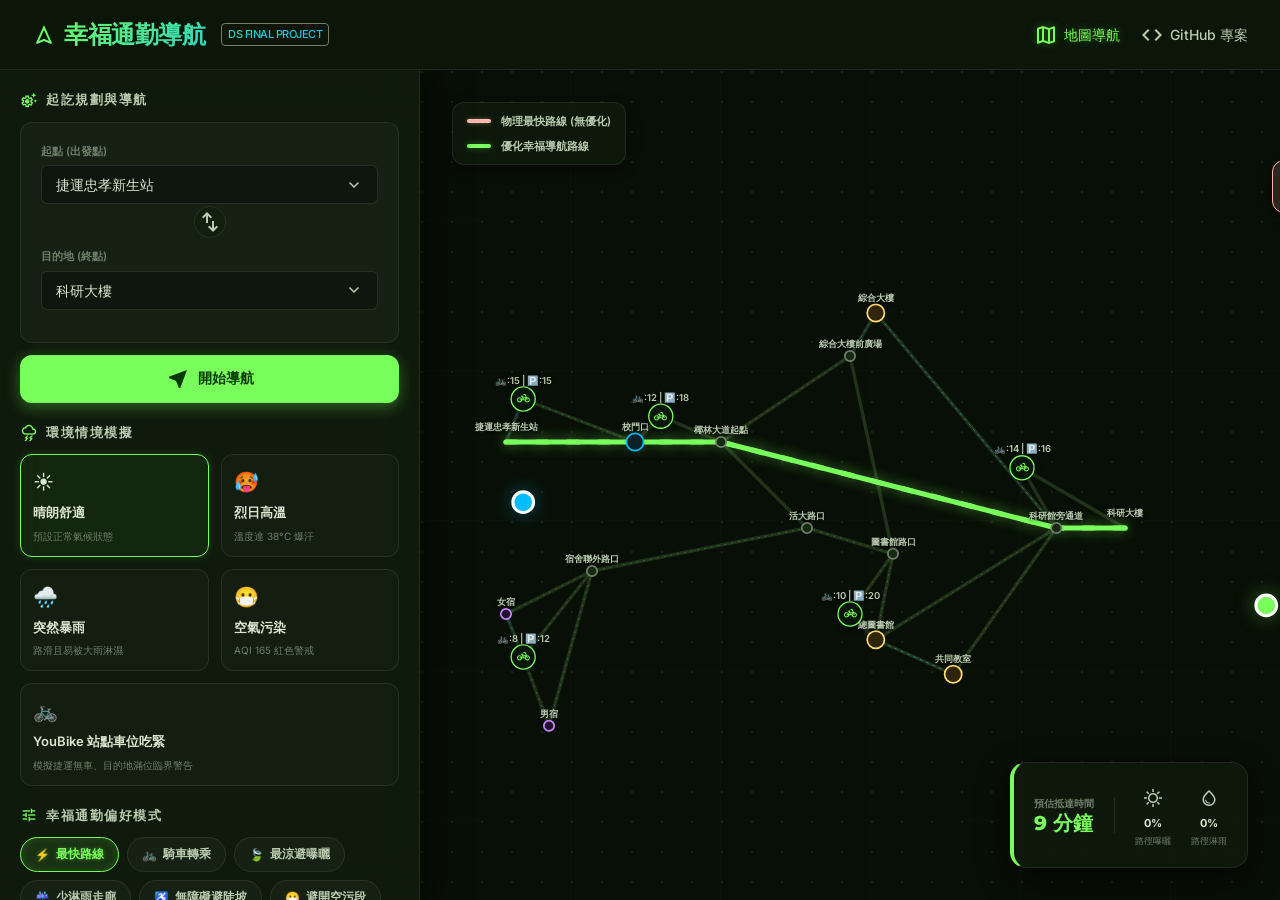
==== index.html @ 704c79e9 "feat: implement dynamic happy commute campus navigation prototype with Dijkstra and Hash Map" ====
<!DOCTYPE html>
<html lang="zh-TW">
<head>
  <meta charset="UTF-8">
  <meta name="viewport" content="width=device-width, initial-scale=1.0">
  <title>幸福通勤導航：校園動態路徑規劃系統</title>
  
  <!-- Material Symbols Outlined (用於圖標) -->
  <link href="https://fonts.googleapis.com/css2?family=Material+Symbols+Outlined:wght,FILL@100..700,0..1&display=swap" rel="stylesheet">
  
  <!-- 核心樣式表 -->
  <link rel="stylesheet" href="style.css">
</head>
<body>

  <!-- 頂部導覽列 -->
  <header class="header-bar">
    <div class="brand">
      <span class="material-symbols-outlined">navigation</span>
      幸福通勤導航
      <span class="brand-sub">DS Final Project</span>
    </div>
    <nav class="nav-actions">
      <a class="nav-item active">
        <span class="material-symbols-outlined">map</span>地圖導航
      </a>
      <a href="https://github.com/Long7816/Data-Structure-End-Report" target="_blank" class="nav-item">
        <span class="material-symbols-outlined">code</span>GitHub 專案
      </a>
    </nav>
  </header>

  <!-- 主內容區域 -->
  <div class="main-container">
    
    <!-- 左側控制面板 (Sidebar) -->
    <aside class="control-sidebar">
      <div class="sidebar-scrollable">
        
        <!-- 標題簡介 -->
        <div style="margin-bottom: var(--spacing-md);">
          <h2 class="section-title">
            <span class="material-symbols-outlined">settings_suggest</span>
            起訖規劃與導航
          </h2>
          
          <!-- 起點與終點選擇 -->
          <div class="glass-card" style="margin-bottom: var(--spacing-sm);">
            <div class="input-group">
              <label class="input-label" for="start-select">起點 (出發點)</label>
              <div class="select-wrapper">
                <select id="start-select" class="select-input">
                  <!-- JS 動態寫入 -->
                </select>
              </div>
            </div>
            
            <div class="swap-btn-container">
              <button id="swap-btn" class="swap-btn" title="切換起訖點">
                <span class="material-symbols-outlined">swap_vert</span>
              </button>
            </div>
            
            <div class="input-group" style="margin-bottom: 12px;">
              <label class="input-label" for="end-select">目的地 (終點)</label>
              <div class="select-wrapper">
                <select id="end-select" class="select-input">
                  <!-- JS 動態寫入 -->
                </select>
              </div>
            </div>
          </div>
          
          <!-- 開始導航 CTA -->
          <button id="navigate-btn" class="btn-primary">
            <span class="material-symbols-outlined" style="font-variation-settings: 'FILL' 1;">near_me</span>
            開始導航
          </button>
        </div>

        <!-- 天氣與環境模擬 -->
        <div style="margin-bottom: var(--spacing-md);">
          <h2 class="section-title">
            <span class="material-symbols-outlined">thunderstorm</span>
            環境情境模擬
          </h2>
          <div class="scenario-grid">
            <div class="scenario-card active" data-scenario="normal">
              <span class="scenario-emoji">☀️</span>
              <span class="scenario-name">晴朗舒適</span>
              <span class="scenario-desc">預設正常氣候狀態</span>
            </div>
            <div class="scenario-card" data-scenario="heat">
              <span class="scenario-emoji">🥵</span>
              <span class="scenario-name">烈日高溫</span>
              <span class="scenario-desc">溫度達 38°C 爆汗</span>
            </div>
            <div class="scenario-card" data-scenario="rain">
              <span class="scenario-emoji">🌧️</span>
              <span class="scenario-name">突然暴雨</span>
              <span class="scenario-desc">路滑且易被大雨淋濕</span>
            </div>
            <div class="scenario-card" data-scenario="pollution">
              <span class="scenario-emoji">😷</span>
              <span class="scenario-name">空氣污染</span>
              <span class="scenario-desc">AQI 165 紅色警戒</span>
            </div>
            <div class="scenario-card" style="grid-column: span 2;" data-scenario="youbike_clog">
              <span class="scenario-emoji">🚲</span>
              <span class="scenario-name">YouBike 站點車位吃緊</span>
              <span class="scenario-desc">模擬捷運無車、目的地滿位臨界警告</span>
            </div>
          </div>
        </div>

        <!-- 導航偏好模式 (Dijkstra Penalty Switcher) -->
        <div style="margin-bottom: var(--spacing-md);">
          <h2 class="section-title">
            <span class="material-symbols-outlined">tune</span>
            幸福通勤偏好模式
          </h2>
          <div class="mode-tabs">
            <button class="mode-tab active" data-mode="fastest">
              <span>⚡</span>最快路線
            </button>
            <button class="mode-tab" data-mode="bike">
              <span>🚲</span>騎車轉乘
            </button>
            <button class="mode-tab" data-mode="coolest">
              <span>🍃</span>最涼避曝曬
            </button>
            <button class="mode-tab" data-mode="dry">
              <span>☔</span>少淋雨走廊
            </button>
            <button class="mode-tab" data-mode="accessible">
              <span>♿</span>無障礙避陡坡
            </button>
            <button class="mode-tab" data-mode="pollution">
              <span>😷</span>避開空污段
            </button>
          </div>
        </div>

        <!-- 資料結構與演算法監控 -->
        <div>
          <h2 class="section-title">
            <span class="material-symbols-outlined">terminal</span>
            演算法與資料結構解說
          </h2>
          <div class="glass-card" style="border-left: 4px solid var(--secondary-color); margin-bottom: 0;">
            <div class="monitor-row">
              <span>Hash Map 狀態查詢</span>
              <span class="monitor-value">O(1)</span>
            </div>
            <div class="monitor-row">
              <span>Dijkstra 路權運算</span>
              <span class="monitor-value">O((V+E) log V)</span>
            </div>
            <div class="monitor-bar">
              <div class="monitor-bar-fill"></div>
            </div>
            
            <!-- 動態說明的容器 -->
            <div id="algorithm-desc-container" style="font-size: 11.5px; color: var(--text-secondary); margin-top: 14px; line-height: 1.6;">
              <!-- 由 JS 動態渲染 -->
            </div>
          </div>
        </div>

      </div>
    </aside>

    <!-- 右側地圖區域 (Map Visualization Canvas) -->
    <main class="map-canvas">
      <!-- 科技背景網線 -->
      <div class="map-grid"></div>
      
      <!-- 路線圖示說明 (Legend) -->
      <div class="route-legend">
        <div class="legend-item">
          <div class="legend-color-line original"></div>
          <span>物理最快路線 (無優化)</span>
        </div>
        <div class="legend-item">
          <div class="legend-color-line happy"></div>
          <span>優化幸福導航路線</span>
        </div>
      </div>

      <!-- SVG 地圖繪製畫布 -->
      <svg id="map-svg" class="map-svg" viewBox="0 0 1000 800" preserveAspectRatio="xMidYMid meet">
        <!-- 半透明多邊形環境遮罩層 -->
        <g id="overlays-group">
          <!-- 突然暴雨區 (Blue polygon) -->
          <polygon id="rain-overlay" class="overlay-polygon rain-overlay" points="400,150 780,180 720,620 480,480"></polygon>
          <!-- 烈日曝曬區 (Orange polygon) -->
          <polygon id="heat-overlay" class="overlay-polygon heat-overlay" points="150,300 480,280 580,520 250,500"></polygon>
        </g>

        <!-- 地圖環境區域標籤 -->
        <text id="rain-label" class="overlay-label" x="600" y="240" font-family="'Montserrat', sans-serif" font-weight="900" font-size="14" fill="#00bdfd">🌧️ 暴雨無遮蓋區</text>
        <text id="heat-label" class="overlay-label" x="300" y="380" font-family="'Montserrat', sans-serif" font-weight="900" font-size="14" fill="#ff8c00">☀️ 烈日曝曬區</text>

        <!-- 基礎道路線段層 -->
        <g id="edges-group"></g>

        <!-- 路線渲染層 (先渲染的在下，後在頂) -->
        <!-- 1. 原始最快路線 (紅虛線) -->
        <path id="route-original" class="path-original" d=""></path>
        
        <!-- 2. 幸福導航路線 (發光綠線) -->
        <path id="route-happy" class="path-happy" d=""></path>
        
        <!-- 3. 流光動畫點綴 (流動效果) -->
        <path id="route-flow" class="path-happy path-flow" d="" stroke="rgba(255,255,255,0.7)" stroke-width="2" opacity="0.8"></path>

        <!-- 地標節點層 -->
        <g id="nodes-group"></g>

        <!-- YouBike 站點專用標記層 -->
        <g id="youbike-group"></g>
      </svg>

      <!-- 地圖浮動統計數據卡 -->
      <div id="floating-card" class="map-floating-card">
        <div class="floating-stat-group">
          <span class="floating-stat-label">預估抵達時間</span>
          <span id="stat-time" class="floating-stat-value">-- 分鐘</span>
        </div>
        
        <div class="floating-divider"></div>
        
        <div class="floating-icon-stats">
          <!-- 高溫曝曬統計 -->
          <div id="stat-item-sun" class="icon-stat-item" data-type="sun">
            <span class="icon">sunny</span>
            <span class="icon-stat-text">0%</span>
            <span class="icon-stat-sub">路徑曝曬</span>
          </div>
          <!-- 下雨淋雨統計 -->
          <div id="stat-item-rain" class="icon-stat-item" data-type="rain">
            <span class="icon">water_drop</span>
            <span class="icon-stat-text">0%</span>
            <span class="icon-stat-sub">路徑淋雨</span>
          </div>
        </div>
      </div>

      <!-- 自訂 Toast 提示 (防呆用) -->
      <div id="alert-toast" class="alert-toast">
        <span class="icon">info</span>
        <span class="toast-text">提示訊息</span>
      </div>

    </main>

  </div>

  <!-- 載入 Graph 與 情境模擬 資料 (宣告為全域變數以供 script.js 存取) -->
  <script src="data/campusGraph.js"></script>
  <script src="data/disasterScenario.js"></script>
  
  <!-- 載入主逻辑腳本 -->
  <script src="script.js"></script>
</body>
</html>
---- style.css ----
/* ==========================================================================
   幸福通勤導航系統 - 核心樣式表 (Vanilla CSS)
   採用 Luminous Kinetic 科技感深色模式與磨砂玻璃質感 (Glassmorphism)
   ========================================================================== */

/* 匯入 Google Fonts */
@import url('https://fonts.googleapis.com/css2?family=Inter:wght@300;400;500;600;700&family=Montserrat:wght@400;600;800;900&family=Fira+Code:wght@400;500&display=swap');

/* 全域變數與設計系統 Token */
:root {
  /* 顏色 Token */
  --bg-color: #0c1609;              /* 深黑綠背景色 */
  --surface-color: #121e0e;         /* 面板背景底色 */
  --surface-glass: rgba(18, 30, 14, 0.65); /* 磨砂玻璃背景色 */
  --border-light: rgba(255, 255, 255, 0.08); /* 細白邊框 */
  
  --primary-color: #79ff5b;         /* 螢光綠 (最快/幸福路徑) */
  --primary-glow: rgba(121, 255, 91, 0.35);
  
  --secondary-color: #00bdfd;       /* 天藍色 (輔助路線/資訊) */
  --secondary-glow: rgba(0, 189, 253, 0.35);
  
  --accent-color: #ff8c00;          /* 亮橘色 (高溫/警示) */
  --accent-glow: rgba(255, 140, 0, 0.35);

  --error-color: #ffb4ab;           /* 淺紅粉色 (YouBike警告/打滑) */
  --error-glow: rgba(255, 180, 171, 0.4);
  
  --text-primary: #dae6d0;          /* 主文字 */
  --text-secondary: #baccb0;        /* 次文字 */
  --text-muted: #6f7f6a;            /* 隱藏/說明文字 */
  --text-dark: #053900;             /* 深色對比字 (用在螢光綠背景上) */

  /* 字型 */
  --font-headline: 'Montserrat', sans-serif;
  --font-body: 'Inter', sans-serif;
  --font-mono: 'Fira Code', monospace;

  /* 圓角 */
  --radius-sm: 6px;
  --radius-md: 12px;
  --radius-lg: 16px;
  --radius-full: 9999px;

  /* 間距 */
  --spacing-xs: 4px;
  --spacing-sm: 12px;
  --spacing-md: 20px;
  --spacing-lg: 32px;
}

/* 基礎重設 */
* {
  box-sizing: border-box;
  margin: 0;
  padding: 0;
}

body {
  background-color: var(--bg-color);
  color: var(--text-primary);
  font-family: var(--font-body);
  height: 100vh;
  width: 100vw;
  overflow: hidden;
  display: flex;
  flex-direction: column;
  line-height: 1.5;
}

/* 頂部導覽列 (簡報看板用) */
.header-bar {
  height: 70px;
  width: 100%;
  display: flex;
  justify-content: space-between;
  align-items: center;
  padding: 0 var(--spacing-lg);
  background: rgba(12, 22, 9, 0.85);
  backdrop-filter: blur(10px);
  -webkit-backdrop-filter: blur(10px);
  border-bottom: 1px solid var(--border-light);
  z-index: 50;
  position: relative;
}

.brand {
  font-family: var(--font-headline);
  font-size: 24px;
  font-weight: 900;
  letter-spacing: -0.5px;
  background: linear-gradient(135deg, var(--primary-color), var(--secondary-color));
  -webkit-background-clip: text;
  -webkit-text-fill-color: transparent;
  display: flex;
  align-items: center;
  gap: 8px;
}

.brand-sub {
  font-size: 11px;
  font-family: var(--font-body);
  font-weight: 500;
  color: var(--text-muted);
  border: 1px solid var(--text-muted);
  padding: 2px 6px;
  border-radius: 4px;
  text-transform: uppercase;
  margin-left: 8px;
}

.nav-actions {
  display: flex;
  gap: var(--spacing-md);
  align-items: center;
}

.nav-item {
  color: var(--text-secondary);
  cursor: pointer;
  transition: all 0.3s ease;
  font-size: 14px;
  font-weight: 500;
  text-decoration: none;
  display: flex;
  align-items: center;
  gap: 6px;
}

.nav-item:hover, .nav-item.active {
  color: var(--primary-color);
  text-shadow: 0 0 8px var(--primary-glow);
}

/* 主內容區域佈局 */
.main-container {
  flex: 1;
  display: flex;
  width: 100%;
  position: relative;
  overflow: hidden;
}

/* 左側控制面板 */
.control-sidebar {
  width: 420px;
  height: 100%;
  background: var(--surface-glass);
  backdrop-filter: blur(20px);
  -webkit-backdrop-filter: blur(20px);
  border-right: 1px solid var(--border-light);
  display: flex;
  flex-direction: column;
  z-index: 40;
  box-shadow: 10px 0 30px rgba(0, 0, 0, 0.5);
  transition: transform 0.3s ease;
}

.sidebar-scrollable {
  flex: 1;
  overflow-y: auto;
  padding: var(--spacing-md);
}

/* 隱藏滾動條 */
.sidebar-scrollable::-webkit-scrollbar {
  width: 4px;
}
.sidebar-scrollable::-webkit-scrollbar-thumb {
  background: rgba(255, 255, 255, 0.1);
  border-radius: 2px;
}

/* 卡片與容器樣式 */
.section-title {
  font-family: var(--font-headline);
  font-size: 13px;
  font-weight: 600;
  text-transform: uppercase;
  letter-spacing: 1.5px;
  color: var(--text-secondary);
  margin-bottom: var(--spacing-sm);
  display: flex;
  align-items: center;
  gap: 8px;
}

.section-title span {
  font-size: 18px;
  color: var(--primary-color);
}

.glass-card {
  background: rgba(255, 255, 255, 0.03);
  border: 1px solid var(--border-light);
  border-radius: var(--radius-md);
  padding: var(--spacing-md);
  margin-bottom: var(--spacing-lg);
  transition: all 0.3s cubic-bezier(0.4, 0, 0.2, 1);
}

.glass-card:focus-within {
  border-color: var(--primary-color);
  box-shadow: 0 0 15px rgba(121, 255, 91, 0.15);
}

/* 輸入框與下拉選單 */
.input-group {
  margin-bottom: var(--spacing-sm);
  position: relative;
}

.input-label {
  font-size: 11px;
  font-weight: 600;
  color: var(--text-muted);
  text-transform: uppercase;
  margin-bottom: 6px;
  display: block;
}

.select-wrapper {
  position: relative;
  display: flex;
  align-items: center;
}

.select-input {
  width: 100%;
  background: rgba(0, 0, 0, 0.3);
  border: 1px solid rgba(255, 255, 255, 0.1);
  border-radius: var(--radius-sm);
  color: var(--text-primary);
  font-family: var(--font-body);
  font-size: 14px;
  padding: 10px 14px;
  appearance: none;
  -webkit-appearance: none;
  cursor: pointer;
  outline: none;
  transition: all 0.3s ease;
}

.select-input:focus {
  border-color: var(--primary-color);
  box-shadow: 0 0 10px rgba(121, 255, 91, 0.1);
}

.select-wrapper::after {
  content: 'expand_more';
  font-family: 'Material Symbols Outlined';
  position: absolute;
  right: 14px;
  pointer-events: none;
  color: var(--text-secondary);
  font-size: 20px;
}

/* 交換按鈕 */
.swap-btn-container {
  display: flex;
  justify-content: center;
  margin: -10px 0 10px 0;
  position: relative;
  z-index: 10;
}

.swap-btn {
  background: var(--surface-color);
  border: 1px solid var(--border-light);
  border-radius: var(--radius-full);
  width: 32px;
  height: 32px;
  display: flex;
  align-items: center;
  justify-content: center;
  cursor: pointer;
  color: var(--text-secondary);
  transition: all 0.3s ease;
}

.swap-btn:hover {
  color: var(--primary-color);
  border-color: var(--primary-color);
  box-shadow: 0 0 8px var(--primary-glow);
}

/* 按鈕樣式 */
.btn-primary {
  width: 100%;
  background: var(--primary-color);
  color: var(--text-dark);
  font-family: var(--font-headline);
  font-size: 14px;
  font-weight: 800;
  padding: 12px;
  border: none;
  border-radius: var(--radius-md);
  cursor: pointer;
  display: flex;
  align-items: center;
  justify-content: center;
  gap: 8px;
  box-shadow: 0 4px 15px var(--primary-glow);
  transition: all 0.3s cubic-bezier(0.4, 0, 0.2, 1);
  outline: none;
}

.btn-primary:hover {
  background: #a2ff8d;
  box-shadow: 0 6px 20px rgba(121, 255, 91, 0.5);
  transform: translateY(-1px);
}

.btn-primary:active {
  transform: translateY(1px);
}

/* 情境選擇網格 */
.scenario-grid {
  display: grid;
  grid-template-cols: repeat(2, 1fr);
  gap: var(--spacing-sm);
}

.scenario-card {
  background: rgba(255, 255, 255, 0.02);
  border: 1px solid var(--border-light);
  border-radius: var(--radius-md);
  padding: var(--spacing-sm);
  cursor: pointer;
  transition: all 0.3s ease;
  display: flex;
  flex-direction: column;
  gap: 6px;
}

.scenario-card:hover {
  background: rgba(255, 255, 255, 0.05);
  border-color: var(--text-secondary);
}

.scenario-card.active {
  background: rgba(121, 255, 91, 0.05);
  border-color: var(--primary-color);
  box-shadow: 0 0 10px rgba(121, 255, 91, 0.15);
}

.scenario-card.active[data-scenario="rain"] {
  background: rgba(0, 189, 253, 0.05);
  border-color: var(--secondary-color);
  box-shadow: 0 0 10px rgba(0, 189, 253, 0.15);
}

.scenario-card.active[data-scenario="heat"] {
  background: rgba(255, 140, 0, 0.05);
  border-color: var(--accent-color);
  box-shadow: 0 0 10px rgba(255, 140, 0, 0.15);
}

.scenario-card.active[data-scenario="pollution"] {
  background: rgba(255, 180, 171, 0.05);
  border-color: var(--error-color);
  box-shadow: 0 0 10px rgba(255, 180, 171, 0.15);
}

.scenario-emoji {
  font-size: 20px;
}

.scenario-name {
  font-size: 13px;
  font-weight: 600;
  color: var(--text-primary);
}

.scenario-desc {
  font-size: 10px;
  color: var(--text-muted);
}

/* 偏好模式切換 (Tabs) */
.mode-tabs {
  display: flex;
  flex-wrap: wrap;
  gap: 8px;
}

.mode-tab {
  background: rgba(255, 255, 255, 0.03);
  border: 1px solid var(--border-light);
  border-radius: var(--radius-full);
  padding: 8px 14px;
  font-size: 12px;
  font-weight: 600;
  color: var(--text-secondary);
  cursor: pointer;
  display: flex;
  align-items: center;
  gap: 6px;
  transition: all 0.3s ease;
}

.mode-tab:hover {
  border-color: var(--text-primary);
  color: var(--text-primary);
}

.mode-tab.active {
  background: rgba(121, 255, 91, 0.1);
  border-color: var(--primary-color);
  color: var(--primary-color);
  box-shadow: inset 0 0 8px rgba(121, 255, 91, 0.15);
  text-shadow: 0 0 5px var(--primary-glow);
}

/* 演算法監控面板 */
.monitor-row {
  display: flex;
  justify-content: space-between;
  align-items: center;
  font-family: var(--font-mono);
  font-size: 11px;
  padding: 6px 0;
  border-bottom: 1px solid rgba(255, 255, 255, 0.03);
}

.monitor-row:last-child {
  border-bottom: none;
}

.monitor-value {
  color: var(--primary-color);
  font-weight: bold;
}

.monitor-bar {
  height: 3px;
  width: 100%;
  background: rgba(255, 255, 255, 0.05);
  border-radius: var(--radius-full);
  margin-top: 10px;
  overflow: hidden;
  position: relative;
}

.monitor-bar-fill {
  height: 100%;
  width: 75%;
  background: linear-gradient(90deg, var(--secondary-color), var(--primary-color));
  animation: bar-pulse 2s infinite ease-in-out;
}

@keyframes bar-pulse {
  0%, 100% { opacity: 0.8; }
  50% { opacity: 1; filter: brightness(1.2); }
}

/* 右側地圖區域 */
.map-canvas {
  flex: 1;
  height: 100%;
  position: relative;
  background-color: #080f06;
  display: flex;
  align-items: center;
  justify-content: center;
  overflow: hidden;
}

/* 網格網線背景 */
.map-grid {
  position: absolute;
  inset: 0;
  background-image: 
    radial-gradient(circle at 2px 2px, rgba(255, 255, 255, 0.08) 1.5px, transparent 0),
    linear-gradient(rgba(255, 255, 255, 0.01) 1px, transparent 1px),
    linear-gradient(90deg, rgba(255, 255, 255, 0.01) 1px, transparent 1px);
  background-size: 30px 30px, 150px 150px, 150px 150px;
  pointer-events: none;
}

/* SVG 地圖物件 */
.map-svg {
  width: 100%;
  height: 100%;
  max-width: 1000px;
  max-height: 800px;
  position: relative;
  z-index: 10;
}

/* 地圖實體：道路 */
.edge-line {
  stroke: #21321b;
  stroke-width: 4px;
  stroke-linecap: round;
  transition: all 0.3s ease;
}

.edge-line.active-segment {
  stroke: #2f4928;
}

/* 遮雨與遮蔭特徵點標記 (點綴用) */
.edge-roof-indicator {
  stroke: var(--secondary-color);
  stroke-width: 1px;
  stroke-dasharray: 4, 4;
  opacity: 0.4;
}

.edge-shade-indicator {
  stroke: var(--primary-color);
  stroke-width: 1px;
  stroke-dasharray: 2, 6;
  opacity: 0.3;
}

/* 原路徑 (紅/橘虛線) */
.path-original {
  stroke: var(--error-color);
  stroke-width: 4px;
  stroke-dasharray: 6, 8;
  fill: none;
  filter: drop-shadow(0 0 3px rgba(255, 180, 171, 0.3));
  transition: d 0.5s ease, opacity 0.3s ease;
}

/* 幸福優化路徑 (螢光綠發光實線) */
.path-happy {
  stroke: var(--primary-color);
  stroke-width: 6px;
  stroke-linecap: round;
  stroke-linejoin: round;
  fill: none;
  filter: drop-shadow(0 0 8px var(--primary-glow));
  transition: d 0.5s ease, opacity 0.3s ease;
}

/* 流光動畫 */
.path-flow {
  stroke-dasharray: 12, 24;
  animation: path-flow-anim 30s linear infinite;
}

@keyframes path-flow-anim {
  to {
    stroke-dashoffset: -1000;
  }
}

/* 節點 */
.node-group {
  cursor: pointer;
}

.node-circle {
  fill: #162911;
  stroke: var(--text-muted);
  stroke-width: 2px;
  transition: all 0.3s cubic-bezier(0.175, 0.885, 0.32, 1.275);
}

.node-group:hover .node-circle {
  transform: scale(1.3);
  stroke: var(--text-primary);
  fill: #223c1b;
}

/* 特殊節點樣式 */
.node-transit .node-circle {
  stroke: var(--secondary-color);
  fill: #0c202a;
}
.node-dorm .node-circle {
  stroke: #c887ff;
  fill: #211130;
}
.node-building .node-circle {
  stroke: #ffda73;
  fill: #2f250a;
}

/* 起終點動態高亮 */
.node-origin .node-circle {
  fill: var(--secondary-color) !important;
  stroke: #fff !important;
  stroke-width: 3px;
  filter: drop-shadow(0 0 10px var(--secondary-glow));
  transform: scale(1.2);
}

.node-destination .node-circle {
  fill: var(--primary-color) !important;
  stroke: #fff !important;
  stroke-width: 3px;
  filter: drop-shadow(0 0 10px var(--primary-glow));
  transform: scale(1.2);
}

/* 節點文字 */
.node-label {
  font-family: var(--font-body);
  font-size: 11px;
  font-weight: 600;
  fill: var(--text-secondary);
  text-anchor: middle;
  pointer-events: none;
  user-select: none;
  filter: drop-shadow(0 1px 2px rgba(0,0,0,0.8));
}

.node-group:hover .node-label {
  fill: #fff;
  font-size: 12px;
}

/* YouBike 站點標記 */
.youbike-marker {
  transition: all 0.3s ease;
}

.youbike-bg {
  fill: rgba(12, 22, 9, 0.9);
  stroke: var(--primary-color);
  stroke-width: 1.5px;
  filter: drop-shadow(0 2px 4px rgba(0,0,0,0.5));
}

.youbike-icon {
  font-family: 'Material Symbols Outlined';
  font-size: 15px;
  fill: var(--primary-color);
  text-anchor: middle;
  dominant-baseline: middle;
  user-select: none;
  pointer-events: none;
}

/* YouBike 警告狀態 */
.youbike-marker.warning .youbike-bg {
  stroke: var(--error-color);
  animation: youbike-pulse-red 2s infinite ease-in-out;
}

.youbike-marker.warning .youbike-icon {
  fill: var(--error-color);
}

@keyframes youbike-pulse-red {
  0%, 100% {
    filter: drop-shadow(0 0 2px var(--error-glow));
  }
  50% {
    filter: drop-shadow(0 0 12px rgba(255, 180, 171, 0.8));
    stroke-width: 2.5px;
  }
}

/* 天氣/環境影響區多邊形 overlay */
.overlay-polygon {
  opacity: 0;
  transition: opacity 0.6s ease;
  pointer-events: none;
}

.overlay-polygon.active {
  opacity: 1;
}

.rain-overlay {
  fill: rgba(0, 189, 253, 0.08);
  stroke: rgba(0, 189, 253, 0.25);
  stroke-width: 2px;
  stroke-dasharray: 4, 4;
}

.heat-overlay {
  fill: rgba(255, 140, 0, 0.08);
  stroke: rgba(255, 140, 0, 0.25);
  stroke-width: 2px;
}

.overlay-label {
  font-family: var(--font-headline);
  font-size: 12px;
  font-weight: 800;
  fill: var(--text-secondary);
  pointer-events: none;
  opacity: 0;
  transition: opacity 0.6s ease;
  filter: drop-shadow(0 1px 2px rgba(0,0,0,0.5));
}

.overlay-label.active {
  opacity: 0.6;
}

/* 地圖浮動統計數據卡 */
.map-floating-card {
  position: absolute;
  bottom: var(--spacing-lg);
  right: var(--spacing-lg);
  background: var(--surface-glass);
  backdrop-filter: blur(20px);
  -webkit-backdrop-filter: blur(20px);
  border: 1px solid var(--border-light);
  border-radius: var(--radius-lg);
  padding: var(--spacing-md);
  box-shadow: 0 10px 30px rgba(0,0,0,0.5);
  display: flex;
  align-items: center;
  gap: var(--spacing-md);
  z-index: 30;
  border-left: 4px solid var(--primary-color);
  animation: card-slide-in 0.5s cubic-bezier(0.175, 0.885, 0.32, 1.275);
}

@keyframes card-slide-in {
  from {
    transform: translateY(20px);
    opacity: 0;
  }
  to {
    transform: translateY(0);
    opacity: 1;
  }
}

.floating-stat-group {
  display: flex;
  flex-direction: column;
}

.floating-stat-label {
  font-size: 10px;
  color: var(--text-muted);
  text-transform: uppercase;
  font-weight: 600;
}

.floating-stat-value {
  font-family: var(--font-headline);
  font-size: 20px;
  font-weight: 800;
  color: var(--primary-color);
  line-height: 1.2;
}

.floating-divider {
  width: 1px;
  height: 35px;
  background: rgba(255, 255, 255, 0.1);
}

.floating-icon-stats {
  display: flex;
  gap: var(--spacing-md);
}

.icon-stat-item {
  display: flex;
  flex-direction: column;
  align-items: center;
  gap: 2px;
}

.icon-stat-item span.icon {
  font-family: 'Material Symbols Outlined';
  font-size: 20px;
  color: var(--text-secondary);
}

.icon-stat-item.active[data-type="sun"] span.icon {
  color: var(--accent-color);
  text-shadow: 0 0 5px var(--accent-glow);
}

.icon-stat-item.active[data-type="rain"] span.icon {
  color: var(--secondary-color);
  text-shadow: 0 0 5px var(--secondary-glow);
}

.icon-stat-text {
  font-size: 11px;
  font-weight: 700;
  color: var(--text-primary);
}

.icon-stat-sub {
  font-size: 9px;
  color: var(--text-muted);
}

/* 自訂彈出式防呆提示 */
.alert-toast {
  position: absolute;
  top: 90px;
  right: var(--spacing-lg);
  background: rgba(255, 180, 171, 0.15);
  border: 1px solid var(--error-color);
  color: var(--error-color);
  backdrop-filter: blur(10px);
  padding: var(--spacing-sm) var(--spacing-md);
  border-radius: var(--radius-md);
  font-size: 13px;
  font-weight: 600;
  display: flex;
  align-items: center;
  gap: 8px;
  z-index: 100;
  box-shadow: 0 5px 15px rgba(0,0,0,0.3);
  transform: translateX(120%);
  transition: transform 0.4s cubic-bezier(0.175, 0.885, 0.32, 1.275);
}

.alert-toast.show {
  transform: translateX(0);
}

.alert-toast span.icon {
  font-family: 'Material Symbols Outlined';
  font-size: 18px;
}

/* 簡報專屬：原始最快 vs 優化路線顏色標籤指示 */
.route-legend {
  position: absolute;
  top: var(--spacing-lg);
  left: var(--spacing-lg);
  background: var(--surface-glass);
  backdrop-filter: blur(10px);
  border: 1px solid var(--border-light);
  border-radius: var(--radius-md);
  padding: 10px 14px;
  z-index: 30;
  display: flex;
  flex-direction: column;
  gap: 8px;
  box-shadow: 0 4px 15px rgba(0,0,0,0.3);
}

.legend-item {
  display: flex;
  align-items: center;
  gap: 10px;
  font-size: 11px;
  font-weight: 600;
  color: var(--text-secondary);
}

.legend-color-line {
  width: 24px;
  height: 4px;
  border-radius: var(--radius-full);
}

.legend-color-line.original {
  background: var(--error-color);
  box-shadow: 0 0 4px var(--error-glow);
  border: 1px dashed rgba(255,255,255,0.2);
}

.legend-color-line.happy {
  background: var(--primary-color);
  box-shadow: 0 0 6px var(--primary-glow);
}
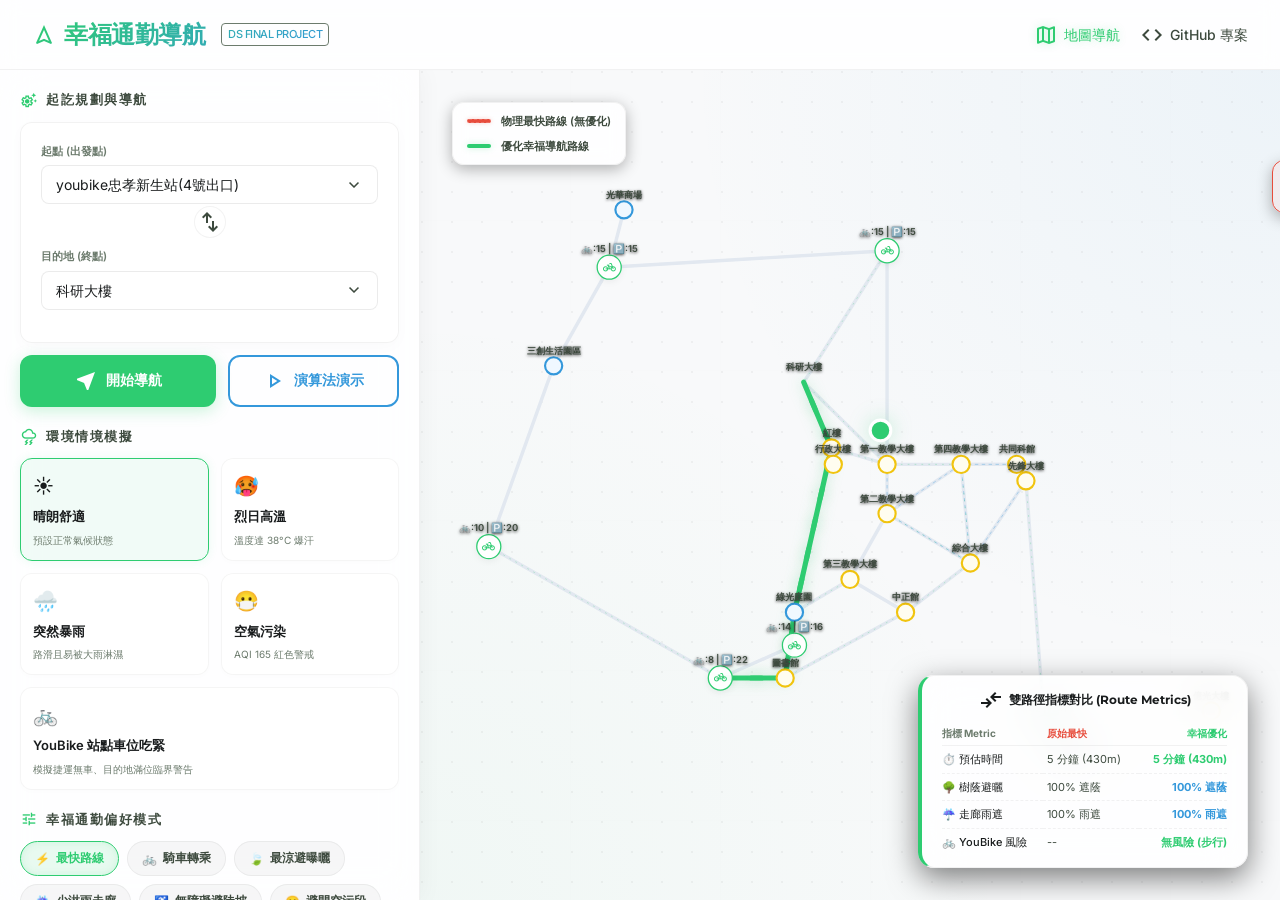
==== commit 01dffe85: "Redesign: Light Mode theme, dynamic weather gradients, step-run pathfinding visualizer, and route me" ====
--- a/index.html
+++ b/index.html
@@ -71,11 +71,17 @@
             </div>
           </div>
           
-          <!-- 開始導航 CTA -->
-          <button id="navigate-btn" class="btn-primary">
-            <span class="material-symbols-outlined" style="font-variation-settings: 'FILL' 1;">near_me</span>
-            開始導航
-          </button>
+          <!-- 開始導航 & 演算法演示 CTA -->
+          <div style="display: flex; gap: var(--spacing-sm); margin-top: 10px;">
+            <button id="navigate-btn" class="btn-primary" style="flex: 1.2;">
+              <span class="material-symbols-outlined" style="font-variation-settings: 'FILL' 1;">near_me</span>
+              開始導航
+            </button>
+            <button id="algo-demo-btn" class="btn-primary" style="flex: 1; background: transparent; border: 2px solid var(--secondary-color); color: var(--secondary-color); box-shadow: none;">
+              <span class="material-symbols-outlined">play_arrow</span>
+              演算法演示
+            </button>
+          </div>
         </div>
 
         <!-- 天氣與環境模擬 -->
@@ -147,17 +153,28 @@
             <span class="material-symbols-outlined">terminal</span>
             演算法與資料結構解說
           </h2>
-          <div class="glass-card" style="border-left: 4px solid var(--secondary-color); margin-bottom: 0;">
+          <div class="glass-card" style="border-left: 4px solid var(--primary-color); margin-bottom: 0; padding: var(--spacing-sm);">
             <div class="monitor-row">
               <span>Hash Map 狀態查詢</span>
               <span class="monitor-value">O(1)</span>
             </div>
             <div class="monitor-row">
-              <span>Dijkstra 路權運算</span>
+              <span>Dijkstra / A* 尋路</span>
               <span class="monitor-value">O((V+E) log V)</span>
             </div>
-            <div class="monitor-bar">
-              <div class="monitor-bar-fill"></div>
+
+            <!-- Min-Heap Priority Queue Inspector -->
+            <div style="margin-top: 10px;">
+              <span class="input-label" style="margin-bottom: 4px;">Min-Heap 優先佇列狀態</span>
+              <div id="min-heap-inspector" style="background: rgba(0,0,0,0.03); border: 1px solid rgba(0,0,0,0.05); border-radius: var(--radius-sm); padding: 8px; font-family: var(--font-mono); font-size: 11px; max-height: 80px; overflow-y: auto; color: var(--purple-color); line-height: 1.4;">
+                Queue = []
+              </div>
+            </div>
+
+            <!-- Hash Map Live Inspector -->
+            <div style="margin-top: 10px;">
+              <span class="input-label" style="margin-bottom: 4px;">Hash Map Live Inspector (Hover)</span>
+              <pre id="hash-map-inspector" style="background: #1e1e1e; color: #a9ff9b; border-radius: var(--radius-sm); padding: 8px; font-family: var(--font-mono); font-size: 10.5px; overflow-x: auto; margin: 0; max-height: 100px; overflow-y: auto; white-space: pre-wrap; word-break: break-all;">Hover over node/edge to inspect...</pre>
             </div>
             
             <!-- 動態說明的容器 -->
@@ -221,29 +238,44 @@
         <g id="youbike-group"></g>
       </svg>
 
-      <!-- 地圖浮動統計數據卡 -->
-      <div id="floating-card" class="map-floating-card">
-        <div class="floating-stat-group">
-          <span class="floating-stat-label">預估抵達時間</span>
-          <span id="stat-time" class="floating-stat-value">-- 分鐘</span>
-        </div>
-        
-        <div class="floating-divider"></div>
-        
-        <div class="floating-icon-stats">
-          <!-- 高溫曝曬統計 -->
-          <div id="stat-item-sun" class="icon-stat-item" data-type="sun">
-            <span class="icon">sunny</span>
-            <span class="icon-stat-text">0%</span>
-            <span class="icon-stat-sub">路徑曝曬</span>
-          </div>
-          <!-- 下雨淋雨統計 -->
-          <div id="stat-item-rain" class="icon-stat-item" data-type="rain">
-            <span class="icon">water_drop</span>
-            <span class="icon-stat-text">0%</span>
-            <span class="icon-stat-sub">路徑淋雨</span>
-          </div>
-        </div>
+      <!-- 雙路徑指標對比面板 (Dual-Path Metrics Comparison Panel) -->
+      <div id="comparison-card" class="map-floating-card" style="display: flex; flex-direction: column; gap: 8px; width: 330px; border-left: 4px solid var(--primary-color); padding: var(--spacing-sm) var(--spacing-md);">
+        <h4 style="font-family: var(--font-headline); font-size: 12px; font-weight: 700; color: var(--text-primary); margin-bottom: 2px; display: flex; align-items: center; gap: 6px;">
+          <span class="material-symbols-outlined text-[16px]">compare_arrows</span>
+          雙路徑指標對比 (Route Metrics)
+        </h4>
+        
+        <table style="width: 100%; border-collapse: collapse; font-size: 11px; text-align: left;">
+          <thead>
+            <tr style="border-bottom: 1px solid var(--border-light); color: var(--text-muted); font-size: 10px;">
+              <th style="padding: 4px 0;">指標 Metric</th>
+              <th style="padding: 4px 4px; color: var(--error-color);">原始最快</th>
+              <th style="padding: 4px 0; color: var(--primary-color); text-align: right;">幸福優化</th>
+            </tr>
+          </thead>
+          <tbody>
+            <tr style="border-bottom: 1px dashed var(--border-light);">
+              <td style="padding: 5px 0; font-weight: 500;">⏱️ 預估時間</td>
+              <td id="comp-orig-time" style="padding: 5px 4px; color: var(--text-secondary);">-- 分鐘</td>
+              <td id="comp-happy-time" style="padding: 5px 0; font-weight: bold; color: var(--primary-color); text-align: right;">-- 分鐘</td>
+            </tr>
+            <tr style="border-bottom: 1px dashed var(--border-light);">
+              <td style="padding: 5px 0; font-weight: 500;">🌳 樹蔭避曬</td>
+              <td id="comp-orig-sun" style="padding: 5px 4px; color: var(--text-secondary);">--</td>
+              <td id="comp-happy-sun" style="padding: 5px 0; font-weight: bold; color: var(--secondary-color); text-align: right;">--</td>
+            </tr>
+            <tr style="border-bottom: 1px dashed var(--border-light);">
+              <td style="padding: 5px 0; font-weight: 500;">☔ 走廊雨遮</td>
+              <td id="comp-orig-rain" style="padding: 5px 4px; color: var(--text-secondary);">--</td>
+              <td id="comp-happy-rain" style="padding: 5px 0; font-weight: bold; color: var(--secondary-color); text-align: right;">--</td>
+            </tr>
+            <tr>
+              <td style="padding: 5px 0; font-weight: 500;">🚲 YouBike 風險</td>
+              <td id="comp-orig-bike" style="padding: 5px 4px; color: var(--text-secondary);">--</td>
+              <td id="comp-happy-bike" style="padding: 5px 0; font-weight: bold; color: var(--primary-color); text-align: right;">--</td>
+            </tr>
+          </tbody>
+        </table>
       </div>
 
       <!-- 自訂 Toast 提示 (防呆用) -->
--- a/style.css
+++ b/style.css
@@ -9,27 +9,30 @@
 /* 全域變數與設計系統 Token */
 :root {
   /* 顏色 Token */
-  --bg-color: #0c1609;              /* 深黑綠背景色 */
-  --surface-color: #121e0e;         /* 面板背景底色 */
-  --surface-glass: rgba(18, 30, 14, 0.65); /* 磨砂玻璃背景色 */
-  --border-light: rgba(255, 255, 255, 0.08); /* 細白邊框 */
+  --bg-color: #f8f9fa;              /* 淺灰白色背景 */
+  --surface-color: #ffffff;         /* 面板背景底色 */
+  --surface-glass: rgba(255, 255, 255, 0.85); /* 磨砂玻璃背景色 */
+  --border-light: rgba(0, 0, 0, 0.05); /* 細灰邊框 */
   
-  --primary-color: #79ff5b;         /* 螢光綠 (最快/幸福路徑) */
-  --primary-glow: rgba(121, 255, 91, 0.35);
+  --primary-color: #2ecc71;         /* 螢光綠 (最快/幸福路徑) */
+  --primary-glow: rgba(46, 204, 113, 0.25);
   
-  --secondary-color: #00bdfd;       /* 天藍色 (輔助路線/資訊) */
-  --secondary-glow: rgba(0, 189, 253, 0.35);
+  --secondary-color: #3498db;       /* 天藍色 (輔助路線/資訊) */
+  --secondary-glow: rgba(52, 152, 219, 0.25);
   
-  --accent-color: #ff8c00;          /* 亮橘色 (高溫/警示) */
-  --accent-glow: rgba(255, 140, 0, 0.35);
-
-  --error-color: #ffb4ab;           /* 淺紅粉色 (YouBike警告/打滑) */
-  --error-glow: rgba(255, 180, 171, 0.4);
+  --accent-color: #f1c40f;          /* 亮橘色 (高溫/警示) */
+  --accent-glow: rgba(241, 196, 15, 0.25);
+
+  --error-color: #e74c3c;           /* 亮紅色 (重罰/危險) */
+  --error-glow: rgba(231, 76, 60, 0.25);
+
+  --purple-color: #9b59b6;          /* 紫色 (優先佇列/搜尋狀態) */
+  --purple-glow: rgba(155, 89, 182, 0.25);
   
-  --text-primary: #dae6d0;          /* 主文字 */
-  --text-secondary: #baccb0;        /* 次文字 */
-  --text-muted: #6f7f6a;            /* 隱藏/說明文字 */
-  --text-dark: #053900;             /* 深色對比字 (用在螢光綠背景上) */
+  --text-primary: #191c1d;          /* 主文字 */
+  --text-secondary: #3d4a3e;        /* 次文字 */
+  --text-muted: #6c7b6d;            /* 隱藏/說明文字 */
+  --text-dark: #ffffff;             /* 對比字 (用在綠色背景上) */
 
   /* 字型 */
   --font-headline: 'Montserrat', sans-serif;
@@ -37,7 +40,7 @@
   --font-mono: 'Fira Code', monospace;
 
   /* 圓角 */
-  --radius-sm: 6px;
+  --radius-sm: 8px;
   --radius-md: 12px;
   --radius-lg: 16px;
   --radius-full: 9999px;
@@ -76,7 +79,7 @@
   justify-content: space-between;
   align-items: center;
   padding: 0 var(--spacing-lg);
-  background: rgba(12, 22, 9, 0.85);
+  background: rgba(255, 255, 255, 0.85);
   backdrop-filter: blur(10px);
   -webkit-backdrop-filter: blur(10px);
   border-bottom: 1px solid var(--border-light);
@@ -152,7 +155,7 @@
   display: flex;
   flex-direction: column;
   z-index: 40;
-  box-shadow: 10px 0 30px rgba(0, 0, 0, 0.5);
+  box-shadow: 5px 0 20px rgba(0, 0, 0, 0.03);
   transition: transform 0.3s ease;
 }
 
@@ -191,17 +194,18 @@
 }
 
 .glass-card {
-  background: rgba(255, 255, 255, 0.03);
+  background: rgba(255, 255, 255, 0.7);
   border: 1px solid var(--border-light);
   border-radius: var(--radius-md);
   padding: var(--spacing-md);
   margin-bottom: var(--spacing-lg);
+  box-shadow: 0 4px 15px rgba(0, 0, 0, 0.02);
   transition: all 0.3s cubic-bezier(0.4, 0, 0.2, 1);
 }
 
 .glass-card:focus-within {
   border-color: var(--primary-color);
-  box-shadow: 0 0 15px rgba(121, 255, 91, 0.15);
+  box-shadow: 0 0 15px rgba(46, 204, 113, 0.15);
 }
 
 /* 輸入框與下拉選單 */
@@ -227,8 +231,8 @@
 
 .select-input {
   width: 100%;
-  background: rgba(0, 0, 0, 0.3);
-  border: 1px solid rgba(255, 255, 255, 0.1);
+  background: #ffffff;
+  border: 1px solid rgba(0, 0, 0, 0.08);
   border-radius: var(--radius-sm);
   color: var(--text-primary);
   font-family: var(--font-body);
@@ -243,7 +247,7 @@
 
 .select-input:focus {
   border-color: var(--primary-color);
-  box-shadow: 0 0 10px rgba(121, 255, 91, 0.1);
+  box-shadow: 0 0 10px rgba(46, 204, 113, 0.1);
 }
 
 .select-wrapper::after {
@@ -324,11 +328,12 @@
 }
 
 .scenario-card {
-  background: rgba(255, 255, 255, 0.02);
-  border: 1px solid var(--border-light);
+  background: #ffffff;
+  border: 1px solid rgba(0, 0, 0, 0.04);
   border-radius: var(--radius-md);
   padding: var(--spacing-sm);
   cursor: pointer;
+  box-shadow: 0 2px 6px rgba(0,0,0,0.01);
   transition: all 0.3s ease;
   display: flex;
   flex-direction: column;
@@ -336,32 +341,32 @@
 }
 
 .scenario-card:hover {
-  background: rgba(255, 255, 255, 0.05);
+  background: rgba(0, 0, 0, 0.02);
   border-color: var(--text-secondary);
 }
 
 .scenario-card.active {
-  background: rgba(121, 255, 91, 0.05);
+  background: rgba(46, 204, 113, 0.06);
   border-color: var(--primary-color);
-  box-shadow: 0 0 10px rgba(121, 255, 91, 0.15);
+  box-shadow: 0 0 10px rgba(46, 204, 113, 0.1);
 }
 
 .scenario-card.active[data-scenario="rain"] {
-  background: rgba(0, 189, 253, 0.05);
+  background: rgba(52, 152, 219, 0.06);
   border-color: var(--secondary-color);
-  box-shadow: 0 0 10px rgba(0, 189, 253, 0.15);
+  box-shadow: 0 0 10px rgba(52, 152, 219, 0.1);
 }
 
 .scenario-card.active[data-scenario="heat"] {
-  background: rgba(255, 140, 0, 0.05);
+  background: rgba(241, 196, 15, 0.06);
   border-color: var(--accent-color);
-  box-shadow: 0 0 10px rgba(255, 140, 0, 0.15);
+  box-shadow: 0 0 10px rgba(241, 196, 15, 0.1);
 }
 
 .scenario-card.active[data-scenario="pollution"] {
-  background: rgba(255, 180, 171, 0.05);
+  background: rgba(231, 76, 60, 0.06);
   border-color: var(--error-color);
-  box-shadow: 0 0 10px rgba(255, 180, 171, 0.15);
+  box-shadow: 0 0 10px rgba(231, 76, 60, 0.1);
 }
 
 .scenario-emoji {
@@ -387,8 +392,8 @@
 }
 
 .mode-tab {
-  background: rgba(255, 255, 255, 0.03);
-  border: 1px solid var(--border-light);
+  background: rgba(0, 0, 0, 0.03);
+  border: 1px solid rgba(0, 0, 0, 0.05);
   border-radius: var(--radius-full);
   padding: 8px 14px;
   font-size: 12px;
@@ -407,11 +412,10 @@
 }
 
 .mode-tab.active {
-  background: rgba(121, 255, 91, 0.1);
+  background: rgba(46, 204, 113, 0.1);
   border-color: var(--primary-color);
   color: var(--primary-color);
-  box-shadow: inset 0 0 8px rgba(121, 255, 91, 0.15);
-  text-shadow: 0 0 5px var(--primary-glow);
+  box-shadow: inset 0 0 8px rgba(46, 204, 113, 0.15);
 }
 
 /* 演算法監控面板 */
@@ -461,11 +465,30 @@
   flex: 1;
   height: 100%;
   position: relative;
-  background-color: #080f06;
+  background-color: #f8f9fa;
   display: flex;
   align-items: center;
   justify-content: center;
   overflow: hidden;
+  transition: background 0.6s ease;
+}
+
+/* Dynamic ambient backgrounds based on scenario */
+.map-canvas.normal {
+  background: radial-gradient(circle at top right, rgba(52, 152, 219, 0.06), transparent 50%),
+              radial-gradient(circle at bottom left, rgba(46, 204, 113, 0.04), transparent 50%);
+}
+.map-canvas.heat {
+  background: radial-gradient(circle at center, rgba(241, 196, 15, 0.07), transparent 70%);
+}
+.map-canvas.rain {
+  background: radial-gradient(circle at center, rgba(52, 152, 219, 0.07), transparent 70%);
+}
+.map-canvas.pollution {
+  background: radial-gradient(circle at center, rgba(108, 123, 109, 0.07), transparent 70%);
+}
+.map-canvas.youbike_clog {
+  background: radial-gradient(circle at center, rgba(155, 89, 182, 0.05), transparent 70%);
 }
 
 /* 網格網線背景 */
@@ -473,9 +496,9 @@
   position: absolute;
   inset: 0;
   background-image: 
-    radial-gradient(circle at 2px 2px, rgba(255, 255, 255, 0.08) 1.5px, transparent 0),
-    linear-gradient(rgba(255, 255, 255, 0.01) 1px, transparent 1px),
-    linear-gradient(90deg, rgba(255, 255, 255, 0.01) 1px, transparent 1px);
+    radial-gradient(circle at 2px 2px, rgba(0, 0, 0, 0.04) 1.5px, transparent 0),
+    linear-gradient(rgba(0, 0, 0, 0.005) 1px, transparent 1px),
+    linear-gradient(90deg, rgba(0, 0, 0, 0.005) 1px, transparent 1px);
   background-size: 30px 30px, 150px 150px, 150px 150px;
   pointer-events: none;
 }
@@ -492,14 +515,14 @@
 
 /* 地圖實體：道路 */
 .edge-line {
-  stroke: #21321b;
+  stroke: #e2e8f0;
   stroke-width: 4px;
   stroke-linecap: round;
   transition: all 0.3s ease;
 }
 
 .edge-line.active-segment {
-  stroke: #2f4928;
+  stroke: #cbd5e1;
 }
 
 /* 遮雨與遮蔭特徵點標記 (點綴用) */
@@ -556,30 +579,30 @@
 }
 
 .node-circle {
-  fill: #162911;
-  stroke: var(--text-muted);
-  stroke-width: 2px;
+  fill: #ffffff;
+  stroke: #cbd5e1;
+  stroke-width: 2.5px;
   transition: all 0.3s cubic-bezier(0.175, 0.885, 0.32, 1.275);
 }
 
 .node-group:hover .node-circle {
   transform: scale(1.3);
-  stroke: var(--text-primary);
-  fill: #223c1b;
+  stroke: var(--primary-color);
+  fill: #e8fbf0;
 }
 
 /* 特殊節點樣式 */
 .node-transit .node-circle {
   stroke: var(--secondary-color);
-  fill: #0c202a;
+  fill: #f0f8ff;
 }
 .node-dorm .node-circle {
-  stroke: #c887ff;
-  fill: #211130;
+  stroke: var(--purple-color);
+  fill: #faf5ff;
 }
 .node-building .node-circle {
-  stroke: #ffda73;
-  fill: #2f250a;
+  stroke: #f1c40f;
+  fill: #fffdf0;
 }
 
 /* 起終點動態高亮 */
@@ -622,10 +645,10 @@
 }
 
 .youbike-bg {
-  fill: rgba(12, 22, 9, 0.9);
+  fill: rgba(255, 255, 255, 0.95);
   stroke: var(--primary-color);
   stroke-width: 1.5px;
-  filter: drop-shadow(0 2px 4px rgba(0,0,0,0.5));
+  filter: drop-shadow(0 2px 4px rgba(0,0,0,0.06));
 }
 
 .youbike-icon {
@@ -866,3 +889,32 @@
   background: var(--primary-color);
   box-shadow: 0 0 6px var(--primary-glow);
 }
+
+/* Step-Run Pathfinding Visualizer Search States */
+.node-group.visiting .node-circle,
+.youbike-marker.visiting .youbike-bg {
+  fill: #df98fa !important;
+  stroke: #83439e !important;
+  filter: drop-shadow(0 0 8px rgba(223, 152, 250, 0.8)) !important;
+  transform: scale(1.25);
+}
+
+.node-group.visited .node-circle,
+.youbike-marker.visited .youbike-bg {
+  fill: #cce5ff !important;
+  stroke: #3498db !important;
+  opacity: 0.8;
+}
+
+.edge-line.exploring {
+  stroke: #3498db !important;
+  stroke-dasharray: 4, 4;
+  animation: edge-dash-anim 1s linear infinite;
+}
+
+@keyframes edge-dash-anim {
+  to {
+    stroke-dashoffset: -20;
+  }
+}
+
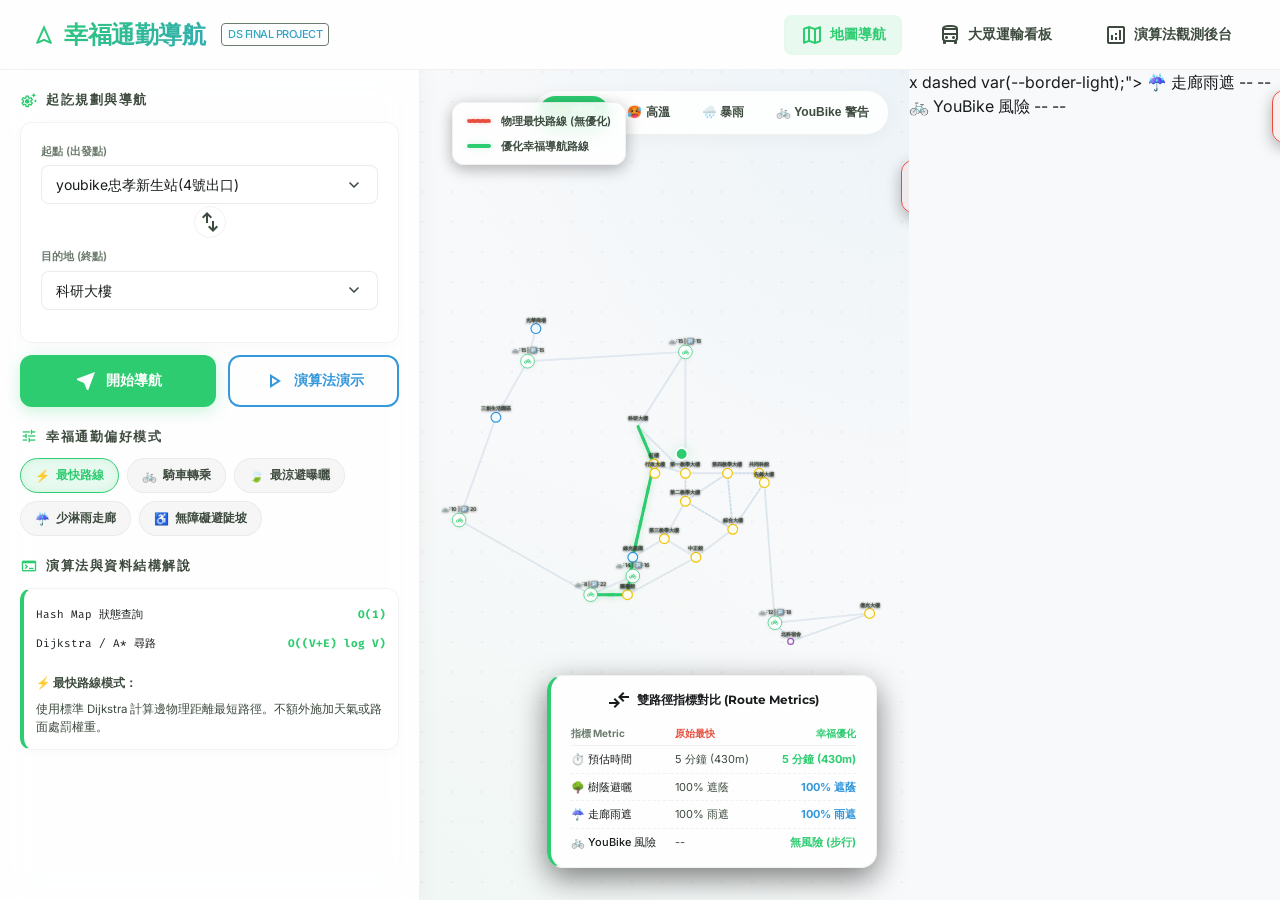
==== commit af4bb85a: "feat: Multimodal transit hub and backstage tab views" ====
--- a/index.html
+++ b/index.html
@@ -12,8 +12,6 @@
   <link rel="stylesheet" href="style.css">
 </head>
 <body>
-
-  <!-- 頂部導覽列 -->
   <header class="header-bar">
     <div class="brand">
       <span class="material-symbols-outlined">navigation</span>
@@ -21,250 +19,336 @@
       <span class="brand-sub">DS Final Project</span>
     </div>
     <nav class="nav-actions">
-      <a class="nav-item active">
+      <button class="nav-tab active" data-page="map-page">
         <span class="material-symbols-outlined">map</span>地圖導航
-      </a>
-      <a href="https://github.com/Long7816/Data-Structure-End-Report" target="_blank" class="nav-item">
-        <span class="material-symbols-outlined">code</span>GitHub 專案
-      </a>
+      </button>
+      <button class="nav-tab" data-page="transit-page">
+        <span class="material-symbols-outlined">directions_bus</span>大眾運輸看板
+      </button>
+      <button class="nav-tab" data-page="backstage-page">
+        <span class="material-symbols-outlined">analytics</span>演算法觀測後台
+      </button>
     </nav>
   </header>
 
   <!-- 主內容區域 -->
   <div class="main-container">
     
-    <!-- 左側控制面板 (Sidebar) -->
-    <aside class="control-sidebar">
-      <div class="sidebar-scrollable">
+    <!-- 分頁 1: 地圖導航頁面 -->
+    <div id="map-page" class="page-container active-page" style="display: flex; width: 100%; height: 100%;">
+      
+      <!-- 左側控制面板 (Sidebar) -->
+      <aside class="control-sidebar">
+        <div class="sidebar-scrollable">
+          
+          <!-- 起訖規劃與導航 -->
+          <div style="margin-bottom: var(--spacing-md);">
+            <h2 class="section-title">
+              <span class="material-symbols-outlined">settings_suggest</span>
+              起訖規劃與導航
+            </h2>
+            
+            <!-- 起點與終點選擇 -->
+            <div class="glass-card" style="margin-bottom: var(--spacing-sm);">
+              <div class="input-group">
+                <label class="input-label" for="start-select">起點 (出發點)</label>
+                <div class="select-wrapper">
+                  <select id="start-select" class="select-input">
+                    <!-- JS 動態寫入 -->
+                  </select>
+                </div>
+              </div>
+              
+              <div class="swap-btn-container">
+                <button id="swap-btn" class="swap-btn" title="切換起訖點">
+                  <span class="material-symbols-outlined">swap_vert</span>
+                </button>
+              </div>
+              
+              <div class="input-group" style="margin-bottom: 12px;">
+                <label class="input-label" for="end-select">目的地 (終點)</label>
+                <div class="select-wrapper">
+                  <select id="end-select" class="select-input">
+                    <!-- JS 動態寫入 -->
+                  </select>
+                </div>
+              </div>
+            </div>
+            
+            <!-- 開始導航 & 演算法演示 CTA -->
+            <div style="display: flex; gap: var(--spacing-sm); margin-top: 10px;">
+              <button id="navigate-btn" class="btn-primary" style="flex: 1.2;">
+                <span class="material-symbols-outlined" style="font-variation-settings: 'FILL' 1;">near_me</span>
+                開始導航
+              </button>
+              <button id="algo-demo-btn" class="btn-primary" style="flex: 1; background: transparent; border: 2px solid var(--secondary-color); color: var(--secondary-color); box-shadow: none;">
+                <span class="material-symbols-outlined">play_arrow</span>
+                演算法演示
+              </button>
+            </div>
+          </div>
+
+          <!-- 導航偏好模式 (Dijkstra Penalty Switcher) -->
+          <div style="margin-bottom: var(--spacing-md);">
+            <h2 class="section-title">
+              <span class="material-symbols-outlined">tune</span>
+              幸福通勤偏好模式
+            </h2>
+            <div class="mode-tabs">
+              <button class="mode-tab active" data-mode="fastest">
+                <span>⚡</span>最快路線
+              </button>
+              <button class="mode-tab" data-mode="bike">
+                <span>🚲</span>騎車轉乘
+              </button>
+              <button class="mode-tab" data-mode="coolest">
+                <span>🍃</span>最涼避曝曬
+              </button>
+              <button class="mode-tab" data-mode="dry">
+                <span>☔</span>少淋雨走廊
+              </button>
+              <button class="mode-tab" data-mode="accessible">
+                <span>♿</span>無障礙避陡坡
+              </button>
+            </div>
+          </div>
+
+          <!-- 資料結構與演算法解說 -->
+          <div>
+            <h2 class="section-title">
+              <span class="material-symbols-outlined">terminal</span>
+              演算法與資料結構解說
+            </h2>
+            <div class="glass-card" style="border-left: 4px solid var(--primary-color); margin-bottom: 0; padding: var(--spacing-sm);">
+              <div class="monitor-row">
+                <span>Hash Map 狀態查詢</span>
+                <span class="monitor-value">O(1)</span>
+              </div>
+              <div class="monitor-row">
+                <span>Dijkstra / A* 尋路</span>
+                <span class="monitor-value">O((V+E) log V)</span>
+              </div>
+              
+              <!-- 動態說明的容器 -->
+              <div id="algorithm-desc-container" style="font-size: 11.5px; color: var(--text-secondary); margin-top: 14px; line-height: 1.6;">
+                <!-- 由 JS 動態渲染 -->
+              </div>
+            </div>
+          </div>
+
+        </div>
+      </aside>
+
+      <!-- 右側地圖區域 (Map Visualization Canvas) -->
+      <main class="map-canvas">
+        <!-- 科技背景網線 -->
+        <div class="map-grid"></div>
+
+        <!-- 頂部浮動天氣選擇列 (Floating pills) -->
+        <div class="weather-floating-bar">
+          <button class="weather-pill active" data-scenario="normal">☀️ 晴朗</button>
+          <button class="weather-pill" data-scenario="heat">🥵 高溫</button>
+          <button class="weather-pill" data-scenario="rain">🌧️ 暴雨</button>
+          <button class="weather-pill" data-scenario="youbike_clog">🚲 YouBike 警告</button>
+        </div>
         
-        <!-- 標題簡介 -->
-        <div style="margin-bottom: var(--spacing-md);">
-          <h2 class="section-title">
-            <span class="material-symbols-outlined">settings_suggest</span>
-            起訖規劃與導航
-          </h2>
+        <!-- 路線圖示說明 (Legend) -->
+        <div class="route-legend">
+          <div class="legend-item">
+            <div class="legend-color-line original"></div>
+            <span>物理最快路線 (無優化)</span>
+          </div>
+          <div class="legend-item">
+            <div class="legend-color-line happy"></div>
+            <span>優化幸福導航路線</span>
+          </div>
+        </div>
+
+        <!-- SVG 地圖繪製畫布 -->
+        <svg id="map-svg" class="map-svg" viewBox="0 0 1000 800" preserveAspectRatio="xMidYMid meet">
+          <!-- 半透明多邊形環境遮罩層 -->
+          <g id="overlays-group">
+            <!-- 突然暴雨區 (Blue polygon) -->
+            <polygon id="rain-overlay" class="overlay-polygon rain-overlay" points="400,150 780,180 720,620 480,480"></polygon>
+            <!-- 烈日曝曬區 (Orange polygon) -->
+            <polygon id="heat-overlay" class="overlay-polygon heat-overlay" points="150,300 480,280 580,520 250,500"></polygon>
+          </g>
+
+          <!-- 地圖環境區域標籤 -->
+          <text id="rain-label" class="overlay-label" x="600" y="240" font-family="'Montserrat', sans-serif" font-weight="900" font-size="14" fill="#00bdfd">🌧️ 暴雨無遮蓋區</text>
+          <text id="heat-label" class="overlay-label" x="300" y="380" font-family="'Montserrat', sans-serif" font-weight="900" font-size="14" fill="#ff8c00">☀️ 烈日曝曬區</text>
+
+          <!-- 基礎道路線段層 -->
+          <g id="edges-group"></g>
+
+          <!-- 路線渲染層 -->
+          <!-- 1. 原始最快路線 (紅虛線) -->
+          <path id="route-original" class="path-original" d=""></path>
           
-          <!-- 起點與終點選擇 -->
-          <div class="glass-card" style="margin-bottom: var(--spacing-sm);">
-            <div class="input-group">
-              <label class="input-label" for="start-select">起點 (出發點)</label>
-              <div class="select-wrapper">
-                <select id="start-select" class="select-input">
-                  <!-- JS 動態寫入 -->
-                </select>
-              </div>
+          <!-- 2. 幸福導航路線 (發光綠線) -->
+          <path id="route-happy" class="path-happy" d=""></path>
+          
+          <!-- 3. 流光動畫點綴 (流動效果) -->
+          <path id="route-flow" class="path-happy path-flow" d="" stroke="rgba(255,255,255,0.7)" stroke-width="2" opacity="0.8"></path>
+
+          <!-- 地標節點層 -->
+          <g id="nodes-group"></g>
+
+          <!-- YouBike 站點專用標記層 -->
+          <g id="youbike-group"></g>
+        </svg>
+
+        <!-- 雙路徑指標對比面板 (Dual-Path Metrics Comparison Panel) -->
+        <div id="comparison-card" class="map-floating-card" style="display: flex; flex-direction: column; gap: 8px; width: 330px; border-left: 4px solid var(--primary-color); padding: var(--spacing-sm) var(--spacing-md);">
+          <h4 style="font-family: var(--font-headline); font-size: 12px; font-weight: 700; color: var(--text-primary); margin-bottom: 2px; display: flex; align-items: center; gap: 6px;">
+            <span class="material-symbols-outlined text-[16px]">compare_arrows</span>
+            雙路徑指標對比 (Route Metrics)
+          </h4>
+          
+          <table style="width: 100%; border-collapse: collapse; font-size: 11px; text-align: left;">
+            <thead>
+              <tr style="border-bottom: 1px solid var(--border-light); color: var(--text-muted); font-size: 10px;">
+                <th style="padding: 4px 0;">指標 Metric</th>
+                <th style="padding: 4px 4px; color: var(--error-color);">原始最快</th>
+                <th style="padding: 4px 0; color: var(--primary-color); text-align: right;">幸福優化</th>
+              </tr>
+            </thead>
+            <tbody>
+              <tr style="border-bottom: 1px dashed var(--border-light);">
+                <td style="padding: 5px 0; font-weight: 500;">⏱️ 預估時間</td>
+                <td id="comp-orig-time" style="padding: 5px 4px; color: var(--text-secondary);">-- 分鐘</td>
+                <td id="comp-happy-time" style="padding: 5px 0; font-weight: bold; color: var(--primary-color); text-align: right;">-- 分鐘</td>
+              </tr>
+              <tr style="border-bottom: 1px dashed var(--border-light);">
+                <td style="padding: 5px 0; font-weight: 500;">🌳 樹蔭避曬</td>
+                <td id="comp-orig-sun" style="padding: 5px 4px; color: var(--text-secondary);">--</td>
+                <td id="comp-happy-sun" style="padding: 5px 0; font-weight: bold; color: var(--secondary-color); text-align: right;">--</td>
+              </tr>
+              <tr style="border-bottom: 1px dashed var(--border-light);">
+                <td style="padding: 5px 0; font-weight: 500;">☔ 走廊雨遮</td>
+                <td id="comp-orig-rain" style="padding: 5px 4px; color: var(--text-secondary);">--</td>
+                <td id="comp-happy-rain" style="padding: 5px 0; font-weight: bold; color: var(--secondary-color); text-align: right;">--</td>
+              </tr>
+              <tr>
+                <td style="padding: 5px 0; font-weight: 500;">🚲 YouBike 風險</td>
+                <td id="comp-orig-bike" style="padding: 5px 4px; color: var(--text-secondary);">--</td>
+                <td id="comp-happy-bike" style="padding: 5px 0; font-weight: bold; color: var(--primary-color); text-align: right;">--</td>
+              </tr>
+            </tbody>
+          </table>
+        </div>
+
+        <!-- 自訂 Toast 提示 (防呆用) -->
+        <div id="alert-toast" class="alert-toast">
+          <span class="icon">info</span>
+          <span class="toast-text">提示訊息</span>
+        </div>
+
+      </main>
+    </div>
+
+    <!-- 分頁 2: 大眾運輸看板 -->
+    <div id="transit-page" class="page-container" style="display: none; width: 100%; height: 100%; padding: var(--spacing-lg); overflow-y: auto;">
+      <div class="transit-container" style="max-width: 1200px; margin: 0 auto; display: flex; flex-direction: column; gap: var(--spacing-lg);">
+        <div class="page-header-container">
+          <h1 class="page-title" style="display: flex; align-items: center; gap: 8px;">
+            <span class="material-symbols-outlined text-primary" style="font-size: 32px; color: var(--secondary-color);">directions_bus</span>
+            大眾運輸即時監控看板 (Transit Hub)
+          </h1>
+          <p class="page-subtitle" style="color: var(--text-secondary); margin-top: 4px;">
+            此看板模擬轉乘站的即時到站狀態。在「地圖導航」頁面變更起點時，此處會連動更新對應該起點附近捷運站與公車站的預估等待時間（Wait Times），作為 Dijkstra/A* 計算「騎車轉乘」路徑時的動態等待懲罰權重。
+          </p>
+        </div>
+
+        <div class="current-origin-bar glass-card" style="padding: 16px; display: flex; align-items: center; justify-content: space-between; border-left: 4px solid var(--primary-color); margin-bottom: 0;">
+          <div style="display: flex; align-items: center; gap: 10px;">
+            <span class="material-symbols-outlined" style="color: var(--primary-color);">my_location</span>
+            <span style="font-weight: 600; color: var(--text-primary);">目前導航起點位置：</span>
+            <span id="transit-current-start" style="font-weight: 700; color: var(--secondary-color); font-size: 16px;">--</span>
+          </div>
+          <div style="font-size: 12px; color: var(--text-muted);">
+            權重公式：路權懲罰值 = 到站時間 (分) × 0.1
+          </div>
+        </div>
+
+        <!-- Transit Grid -->
+        <div id="transit-grid" class="transit-grid">
+          <!-- Dynamic cards will be rendered by JS -->
+        </div>
+
+        <!-- Explanation card -->
+        <div class="glass-card" style="padding: var(--spacing-md); border-top: 4px solid var(--secondary-color); margin-bottom: 0;">
+          <h3 style="font-size: 15px; font-weight: 700; margin-bottom: var(--spacing-sm); display: flex; align-items: center; gap: 6px;">
+            <span class="material-symbols-outlined" style="font-size: 18px; color: var(--secondary-color);">info</span>
+            大眾運輸路權處罰機制 (Wait Time Penalty Mechanism)
+          </h3>
+          <p style="font-size: 12.5px; line-height: 1.6; color: var(--text-secondary);">
+            當使用者選擇<b>「騎車轉乘」</b>偏好模式時，若路徑需行經聯外的 YouBike / 捷運 / 公車節點（如：忠孝新生站 4 號出口），演算法除了計算物理距離外，會以 <b>$O(1)$ 的複雜度自 `transitArrivalHashMap` 雜湊表</b>中檢索該轉乘站點的最新到站等待時間，並加上 <code>waitTime * 0.1</code> 的邊權重懲罰（Wait Penalty）。
+            <br>
+            例如：若某捷運站的班次尚需等待 12 分鐘，演算法便會將該邊的權重調高 1.2。如果附近另一站點僅需等待 2 分鐘（僅加權 0.2），Dijkstra / A* 演算法將自動引導騎士避開嚴重延遲的站點，改走最快能搭上車的轉乘路徑。
+          </p>
+        </div>
+      </div>
+    </div>
+
+    <!-- 分頁 3: 演算法觀測後台 -->
+    <div id="backstage-page" class="page-container" style="display: none; width: 100%; height: 100%; padding: var(--spacing-lg); overflow: hidden;">
+      <div class="backstage-container" style="max-width: 1400px; margin: 0 auto; height: 100%; display: flex; flex-direction: column; gap: var(--spacing-md); width: 100%;">
+        <div class="page-header-container">
+          <h1 class="page-title" style="display: flex; align-items: center; gap: 8px;">
+            <span class="material-symbols-outlined text-primary" style="font-size: 32px; color: var(--purple-color);">analytics</span>
+            演算法與資料結構觀測後台 (DS Backstage)
+          </h1>
+          <p class="page-subtitle" style="color: var(--text-secondary); margin-top: 4px;">
+            這裡展示了當前導航規劃在 Dijkstra/A* 搜尋過程中的 Priority Queue (Min-Heap) 即時變化，以及環境/ YouBike/ 轉乘狀態在 Hash Map 中的 O(1) 即時查詢內容。
+          </p>
+        </div>
+
+        <div style="flex: 1; display: grid; grid-template-columns: 1fr 1fr; gap: var(--spacing-md); min-height: 0; overflow: hidden; margin-bottom: var(--spacing-md);">
+          <!-- Left Panel: Min-Heap Queue Visualizer -->
+          <div class="glass-card" style="display: flex; flex-direction: column; padding: var(--spacing-md); height: 100%; min-height: 0; margin-bottom: 0;">
+            <div style="display: flex; align-items: center; justify-content: space-between; border-bottom: 1px solid var(--border-light); padding-bottom: 8px; margin-bottom: 12px;">
+              <h3 style="font-size: 14px; font-weight: 700; display: flex; align-items: center; gap: 6px; color: var(--purple-color);">
+                <span class="material-symbols-outlined" style="color: var(--purple-color);">account_tree</span>
+                Dijkstra / A* Min-Heap Priority Queue Live Status
+              </h3>
+              <span class="badge" style="background: rgba(155, 89, 182, 0.1); color: var(--purple-color); font-size: 10.5px; padding: 2px 6px; border-radius: var(--radius-sm);">O((V+E) log V)</span>
             </div>
             
-            <div class="swap-btn-container">
-              <button id="swap-btn" class="swap-btn" title="切換起訖點">
-                <span class="material-symbols-outlined">swap_vert</span>
-              </button>
-            </div>
-            
-            <div class="input-group" style="margin-bottom: 12px;">
-              <label class="input-label" for="end-select">目的地 (終點)</label>
-              <div class="select-wrapper">
-                <select id="end-select" class="select-input">
-                  <!-- JS 動態寫入 -->
-                </select>
-              </div>
-            </div>
-          </div>
-          
-          <!-- 開始導航 & 演算法演示 CTA -->
-          <div style="display: flex; gap: var(--spacing-sm); margin-top: 10px;">
-            <button id="navigate-btn" class="btn-primary" style="flex: 1.2;">
-              <span class="material-symbols-outlined" style="font-variation-settings: 'FILL' 1;">near_me</span>
-              開始導航
-            </button>
-            <button id="algo-demo-btn" class="btn-primary" style="flex: 1; background: transparent; border: 2px solid var(--secondary-color); color: var(--secondary-color); box-shadow: none;">
-              <span class="material-symbols-outlined">play_arrow</span>
-              演算法演示
-            </button>
-          </div>
-        </div>
-
-        <!-- 天氣與環境模擬 -->
-        <div style="margin-bottom: var(--spacing-md);">
-          <h2 class="section-title">
-            <span class="material-symbols-outlined">thunderstorm</span>
-            環境情境模擬
-          </h2>
-          <div class="scenario-grid">
-            <div class="scenario-card active" data-scenario="normal">
-              <span class="scenario-emoji">☀️</span>
-              <span class="scenario-name">晴朗舒適</span>
-              <span class="scenario-desc">預設正常氣候狀態</span>
-            </div>
-            <div class="scenario-card" data-scenario="heat">
-              <span class="scenario-emoji">🥵</span>
-              <span class="scenario-name">烈日高溫</span>
-              <span class="scenario-desc">溫度達 38°C 爆汗</span>
-            </div>
-            <div class="scenario-card" data-scenario="rain">
-              <span class="scenario-emoji">🌧️</span>
-              <span class="scenario-name">突然暴雨</span>
-              <span class="scenario-desc">路滑且易被大雨淋濕</span>
-            </div>
-            <div class="scenario-card" data-scenario="pollution">
-              <span class="scenario-emoji">😷</span>
-              <span class="scenario-name">空氣污染</span>
-              <span class="scenario-desc">AQI 165 紅色警戒</span>
-            </div>
-            <div class="scenario-card" style="grid-column: span 2;" data-scenario="youbike_clog">
-              <span class="scenario-emoji">🚲</span>
-              <span class="scenario-name">YouBike 站點車位吃緊</span>
-              <span class="scenario-desc">模擬捷運無車、目的地滿位臨界警告</span>
-            </div>
-          </div>
-        </div>
-
-        <!-- 導航偏好模式 (Dijkstra Penalty Switcher) -->
-        <div style="margin-bottom: var(--spacing-md);">
-          <h2 class="section-title">
-            <span class="material-symbols-outlined">tune</span>
-            幸福通勤偏好模式
-          </h2>
-          <div class="mode-tabs">
-            <button class="mode-tab active" data-mode="fastest">
-              <span>⚡</span>最快路線
-            </button>
-            <button class="mode-tab" data-mode="bike">
-              <span>🚲</span>騎車轉乘
-            </button>
-            <button class="mode-tab" data-mode="coolest">
-              <span>🍃</span>最涼避曝曬
-            </button>
-            <button class="mode-tab" data-mode="dry">
-              <span>☔</span>少淋雨走廊
-            </button>
-            <button class="mode-tab" data-mode="accessible">
-              <span>♿</span>無障礙避陡坡
-            </button>
-            <button class="mode-tab" data-mode="pollution">
-              <span>😷</span>避開空污段
-            </button>
-          </div>
-        </div>
-
-        <!-- 資料結構與演算法監控 -->
-        <div>
-          <h2 class="section-title">
-            <span class="material-symbols-outlined">terminal</span>
-            演算法與資料結構解說
-          </h2>
-          <div class="glass-card" style="border-left: 4px solid var(--primary-color); margin-bottom: 0; padding: var(--spacing-sm);">
-            <div class="monitor-row">
-              <span>Hash Map 狀態查詢</span>
-              <span class="monitor-value">O(1)</span>
-            </div>
-            <div class="monitor-row">
-              <span>Dijkstra / A* 尋路</span>
-              <span class="monitor-value">O((V+E) log V)</span>
-            </div>
-
-            <!-- Min-Heap Priority Queue Inspector -->
-            <div style="margin-top: 10px;">
-              <span class="input-label" style="margin-bottom: 4px;">Min-Heap 優先佇列狀態</span>
-              <div id="min-heap-inspector" style="background: rgba(0,0,0,0.03); border: 1px solid rgba(0,0,0,0.05); border-radius: var(--radius-sm); padding: 8px; font-family: var(--font-mono); font-size: 11px; max-height: 80px; overflow-y: auto; color: var(--purple-color); line-height: 1.4;">
-                Queue = []
-              </div>
-            </div>
-
-            <!-- Hash Map Live Inspector -->
-            <div style="margin-top: 10px;">
-              <span class="input-label" style="margin-bottom: 4px;">Hash Map Live Inspector (Hover)</span>
-              <pre id="hash-map-inspector" style="background: #1e1e1e; color: #a9ff9b; border-radius: var(--radius-sm); padding: 8px; font-family: var(--font-mono); font-size: 10.5px; overflow-x: auto; margin: 0; max-height: 100px; overflow-y: auto; white-space: pre-wrap; word-break: break-all;">Hover over node/edge to inspect...</pre>
-            </div>
-            
-            <!-- 動態說明的容器 -->
-            <div id="algorithm-desc-container" style="font-size: 11.5px; color: var(--text-secondary); margin-top: 14px; line-height: 1.6;">
-              <!-- 由 JS 動態渲染 -->
-            </div>
-          </div>
-        </div>
-
+            <div style="font-size: 12px; color: var(--text-secondary); margin-bottom: 12px; line-height: 1.5;">
+              下方的 Heap 堆積佇列展示了 Dijkstra 優先隊列在每一輪擴展節點時的狀態。每一項包含 <code>(節點, 累計權重距離)</code>。在尋路進行時（或點選<b>「演算法演示」</b>時），可即時觀察 Heap 最小頂部節點的 Pop 出隊 (Extract-Min) 與子節點 Insert / Decrease-Key 的動態模擬。
+            </div>
+
+            <div style="flex: 1; background: #1a1a24; border: 1px solid rgba(255,255,255,0.05); border-radius: var(--radius-sm); padding: 12px; font-family: var(--font-mono); font-size: 12px; color: #b1b0e3; overflow-y: auto; line-height: 1.5;">
+              <pre id="backstage-min-heap" style="white-space: pre-wrap; word-break: break-all; margin: 0; font-family: var(--font-mono);">Queue = []
+
+(請在「地圖導航」頁面點選「演算法演示」以觀察 Heap 動態出入隊流程)</pre>
+            </div>
+          </div>
+
+          <!-- Right Panel: Hash Map Inspector -->
+          <div class="glass-card" style="display: flex; flex-direction: column; padding: var(--spacing-md); height: 100%; min-height: 0; margin-bottom: 0;">
+            <div style="display: flex; align-items: center; justify-content: space-between; border-bottom: 1px solid var(--border-light); padding-bottom: 8px; margin-bottom: 12px;">
+              <h3 style="font-size: 14px; font-weight: 700; display: flex; align-items: center; gap: 6px; color: var(--primary-color);">
+                <span class="material-symbols-outlined" style="color: var(--primary-color);">data_object</span>
+                Hash Map Dynamic Variables Live Inspector
+              </h3>
+              <span class="badge" style="background: rgba(46, 204, 113, 0.1); color: var(--primary-color); font-size: 10.5px; padding: 2px 6px; border-radius: var(--radius-sm);">O(1) Access</span>
+            </div>
+
+            <div style="font-size: 12px; color: var(--text-secondary); margin-bottom: 12px; line-height: 1.5;">
+              Dijkstra 演算法執行時，會以 $O(1)$ 複雜度自雜湊表中查詢當前天氣處罰乘數、YouBike 站點剩餘車位，以及轉乘站等待時間。
+              <br>
+              <strong>👉 互動說明：</strong>在「地圖導航」頁面中，將滑鼠游標<b>懸停 (Hover)</b> 於地圖上的任何「路段/線段 (Edge)」或「地標/YouBike 節點 (Node)」上，此處將以 JSON 格式即時呈現該物件在 Hash Map 中對應的屬性與動態權重。
+            </div>
+
+            <div style="flex: 1; background: #1e1e1e; border: 1px solid rgba(255,255,255,0.05); border-radius: var(--radius-sm); padding: 12px; font-family: var(--font-mono); font-size: 12px; color: #a9ff9b; overflow-y: auto; line-height: 1.5;">
+              <pre id="backstage-hash-map" style="margin: 0; white-space: pre-wrap; word-break: break-all; font-family: var(--font-mono);">Hover over a node or edge in the map view to inspect its Hash Map state...</pre>
+            </div>
+          </div>
+        </div>
       </div>
-    </aside>
-
-    <!-- 右側地圖區域 (Map Visualization Canvas) -->
-    <main class="map-canvas">
-      <!-- 科技背景網線 -->
-      <div class="map-grid"></div>
-      
-      <!-- 路線圖示說明 (Legend) -->
-      <div class="route-legend">
-        <div class="legend-item">
-          <div class="legend-color-line original"></div>
-          <span>物理最快路線 (無優化)</span>
-        </div>
-        <div class="legend-item">
-          <div class="legend-color-line happy"></div>
-          <span>優化幸福導航路線</span>
-        </div>
-      </div>
-
-      <!-- SVG 地圖繪製畫布 -->
-      <svg id="map-svg" class="map-svg" viewBox="0 0 1000 800" preserveAspectRatio="xMidYMid meet">
-        <!-- 半透明多邊形環境遮罩層 -->
-        <g id="overlays-group">
-          <!-- 突然暴雨區 (Blue polygon) -->
-          <polygon id="rain-overlay" class="overlay-polygon rain-overlay" points="400,150 780,180 720,620 480,480"></polygon>
-          <!-- 烈日曝曬區 (Orange polygon) -->
-          <polygon id="heat-overlay" class="overlay-polygon heat-overlay" points="150,300 480,280 580,520 250,500"></polygon>
-        </g>
-
-        <!-- 地圖環境區域標籤 -->
-        <text id="rain-label" class="overlay-label" x="600" y="240" font-family="'Montserrat', sans-serif" font-weight="900" font-size="14" fill="#00bdfd">🌧️ 暴雨無遮蓋區</text>
-        <text id="heat-label" class="overlay-label" x="300" y="380" font-family="'Montserrat', sans-serif" font-weight="900" font-size="14" fill="#ff8c00">☀️ 烈日曝曬區</text>
-
-        <!-- 基礎道路線段層 -->
-        <g id="edges-group"></g>
-
-        <!-- 路線渲染層 (先渲染的在下，後在頂) -->
-        <!-- 1. 原始最快路線 (紅虛線) -->
-        <path id="route-original" class="path-original" d=""></path>
-        
-        <!-- 2. 幸福導航路線 (發光綠線) -->
-        <path id="route-happy" class="path-happy" d=""></path>
-        
-        <!-- 3. 流光動畫點綴 (流動效果) -->
-        <path id="route-flow" class="path-happy path-flow" d="" stroke="rgba(255,255,255,0.7)" stroke-width="2" opacity="0.8"></path>
-
-        <!-- 地標節點層 -->
-        <g id="nodes-group"></g>
-
-        <!-- YouBike 站點專用標記層 -->
-        <g id="youbike-group"></g>
-      </svg>
-
-      <!-- 雙路徑指標對比面板 (Dual-Path Metrics Comparison Panel) -->
-      <div id="comparison-card" class="map-floating-card" style="display: flex; flex-direction: column; gap: 8px; width: 330px; border-left: 4px solid var(--primary-color); padding: var(--spacing-sm) var(--spacing-md);">
-        <h4 style="font-family: var(--font-headline); font-size: 12px; font-weight: 700; color: var(--text-primary); margin-bottom: 2px; display: flex; align-items: center; gap: 6px;">
-          <span class="material-symbols-outlined text-[16px]">compare_arrows</span>
-          雙路徑指標對比 (Route Metrics)
-        </h4>
-        
-        <table style="width: 100%; border-collapse: collapse; font-size: 11px; text-align: left;">
-          <thead>
-            <tr style="border-bottom: 1px solid var(--border-light); color: var(--text-muted); font-size: 10px;">
-              <th style="padding: 4px 0;">指標 Metric</th>
-              <th style="padding: 4px 4px; color: var(--error-color);">原始最快</th>
-              <th style="padding: 4px 0; color: var(--primary-color); text-align: right;">幸福優化</th>
-            </tr>
-          </thead>
-          <tbody>
-            <tr style="border-bottom: 1px dashed var(--border-light);">
-              <td style="padding: 5px 0; font-weight: 500;">⏱️ 預估時間</td>
-              <td id="comp-orig-time" style="padding: 5px 4px; color: var(--text-secondary);">-- 分鐘</td>
-              <td id="comp-happy-time" style="padding: 5px 0; font-weight: bold; color: var(--primary-color); text-align: right;">-- 分鐘</td>
-            </tr>
-            <tr style="border-bottom: 1px dashed var(--border-light);">
-              <td style="padding: 5px 0; font-weight: 500;">🌳 樹蔭避曬</td>
-              <td id="comp-orig-sun" style="padding: 5px 4px; color: var(--text-secondary);">--</td>
-              <td id="comp-happy-sun" style="padding: 5px 0; font-weight: bold; color: var(--secondary-color); text-align: right;">--</td>
-            </tr>
-            <tr style="border-bottom: 1px dashed var(--border-light);">
+    </div>x dashed var(--border-light);">
               <td style="padding: 5px 0; font-weight: 500;">☔ 走廊雨遮</td>
               <td id="comp-orig-rain" style="padding: 5px 4px; color: var(--text-secondary);">--</td>
               <td id="comp-happy-rain" style="padding: 5px 0; font-weight: bold; color: var(--secondary-color); text-align: right;">--</td>
--- a/style.css
+++ b/style.css
@@ -918,3 +918,225 @@
   }
 }
 
+/* ==========================================================================
+   多分頁切換與 UI 升級樣式
+   ========================================================================== */
+
+/* 頂部頁籤按鈕樣式 */
+.nav-tab {
+  background: transparent;
+  border: none;
+  color: var(--text-secondary);
+  cursor: pointer;
+  transition: all 0.3s cubic-bezier(0.4, 0, 0.2, 1);
+  font-size: 14px;
+  font-weight: 600;
+  display: flex;
+  align-items: center;
+  gap: 6px;
+  padding: 8px 16px;
+  border-radius: var(--radius-sm);
+  outline: none;
+}
+
+.nav-tab:hover {
+  color: var(--primary-color);
+  background: rgba(46, 204, 113, 0.05);
+}
+
+.nav-tab.active {
+  color: var(--primary-color);
+  background: rgba(46, 204, 113, 0.1);
+  box-shadow: inset 0 0 4px rgba(46, 204, 113, 0.05);
+}
+
+/* 分頁顯示控制 */
+.page-container {
+  display: none;
+  width: 100%;
+  height: 100%;
+}
+
+.page-container.active-page {
+  display: flex;
+}
+
+/* 浮動天氣選擇列 (Floating pills) */
+.weather-floating-bar {
+  position: absolute;
+  top: var(--spacing-md);
+  right: var(--spacing-md);
+  background: rgba(255, 255, 255, 0.85);
+  backdrop-filter: blur(10px);
+  -webkit-backdrop-filter: blur(10px);
+  border: 1px solid var(--border-light);
+  border-radius: var(--radius-full);
+  padding: 5px;
+  display: flex;
+  gap: 4px;
+  z-index: 30;
+  box-shadow: 0 4px 20px rgba(0, 0, 0, 0.04);
+}
+
+.weather-pill {
+  background: transparent;
+  border: none;
+  border-radius: var(--radius-full);
+  padding: 8px 14px;
+  font-size: 12px;
+  font-weight: 600;
+  color: var(--text-secondary);
+  cursor: pointer;
+  transition: all 0.3s cubic-bezier(0.4, 0, 0.2, 1);
+  outline: none;
+  display: flex;
+  align-items: center;
+  gap: 4px;
+}
+
+.weather-pill:hover {
+  background: rgba(0, 0, 0, 0.03);
+  color: var(--text-primary);
+}
+
+/* 針對各天氣情境的 active 狀態樣式 (Wow factor配色) */
+.weather-pill.active[data-scenario="normal"] {
+  background: var(--primary-color);
+  color: #fff;
+  box-shadow: 0 4px 10px rgba(46, 204, 113, 0.25);
+}
+
+.weather-pill.active[data-scenario="heat"] {
+  background: var(--accent-color);
+  color: #fff;
+  box-shadow: 0 4px 10px rgba(241, 196, 15, 0.25);
+}
+
+.weather-pill.active[data-scenario="rain"] {
+  background: var(--secondary-color);
+  color: #fff;
+  box-shadow: 0 4px 10px rgba(52, 152, 219, 0.25);
+}
+
+.weather-pill.active[data-scenario="youbike_clog"] {
+  background: var(--error-color);
+  color: #fff;
+  box-shadow: 0 4px 10px rgba(231, 76, 60, 0.25);
+}
+
+/* ==========================================================================
+   大眾運輸看板 (Transit Hub) 專屬樣式
+   ========================================================================== */
+.transit-grid {
+  display: grid;
+  grid-template-columns: repeat(auto-fill, minmax(320px, 1fr));
+  gap: var(--spacing-md);
+  margin-top: var(--spacing-md);
+}
+
+.transit-card {
+  background: rgba(255, 255, 255, 0.85);
+  border: 1px solid var(--border-light);
+  border-radius: var(--radius-md);
+  padding: var(--spacing-md);
+  box-shadow: 0 4px 15px rgba(0, 0, 0, 0.02);
+  transition: all 0.3s cubic-bezier(0.4, 0, 0.2, 1);
+  display: flex;
+  flex-direction: column;
+  gap: var(--spacing-sm);
+  border-top: 4px solid var(--border-light);
+}
+
+.transit-card:hover {
+  transform: translateY(-2px);
+  box-shadow: 0 8px 25px rgba(0, 0, 0, 0.05);
+}
+
+.transit-card.highlight-mrt {
+  border-top-color: var(--secondary-color);
+}
+
+.transit-card.highlight-bus {
+  border-top-color: var(--accent-color);
+}
+
+.transit-card-title {
+  font-size: 14px;
+  font-weight: 700;
+  color: var(--text-primary);
+  display: flex;
+  align-items: center;
+  gap: 8px;
+}
+
+.transit-time-row {
+  display: flex;
+  justify-content: space-between;
+  align-items: center;
+  padding: 10px 14px;
+  border-radius: var(--radius-sm);
+  background: rgba(0, 0, 0, 0.02);
+  border: 1px solid rgba(0, 0, 0, 0.01);
+}
+
+.transit-time-label {
+  font-size: 12px;
+  color: var(--text-secondary);
+  display: flex;
+  align-items: center;
+  gap: 6px;
+}
+
+.transit-time-value {
+  font-family: var(--font-headline);
+  font-size: 16px;
+  font-weight: 800;
+  color: var(--text-primary);
+}
+
+.transit-time-value.urgent {
+  color: var(--error-color);
+  animation: transit-blink 1.5s infinite ease-in-out;
+}
+
+@keyframes transit-blink {
+  0%, 100% { opacity: 1; filter: drop-shadow(0 0 2px rgba(231, 76, 60, 0.2)); }
+  50% { opacity: 0.5; }
+}
+
+.transit-penalty-badge {
+  font-size: 10px;
+  padding: 3px 8px;
+  border-radius: var(--radius-full);
+  font-weight: 700;
+  text-transform: uppercase;
+}
+
+.transit-penalty-badge.low {
+  background: rgba(46, 204, 113, 0.1);
+  color: var(--primary-color);
+}
+
+.transit-penalty-badge.high {
+  background: rgba(231, 76, 60, 0.1);
+  color: var(--error-color);
+}
+
+/* ==========================================================================
+   演算法觀測後台 (DS Backstage) 專屬樣式
+   ========================================================================== */
+#backstage-page {
+  background-color: #fcfdfe;
+}
+
+#backstage-page .glass-card {
+  background: rgba(255, 255, 255, 0.95);
+  box-shadow: 0 10px 30px rgba(0, 0, 0, 0.02);
+}
+
+.badge {
+  font-family: var(--font-mono);
+  font-weight: 600;
+}
+
+
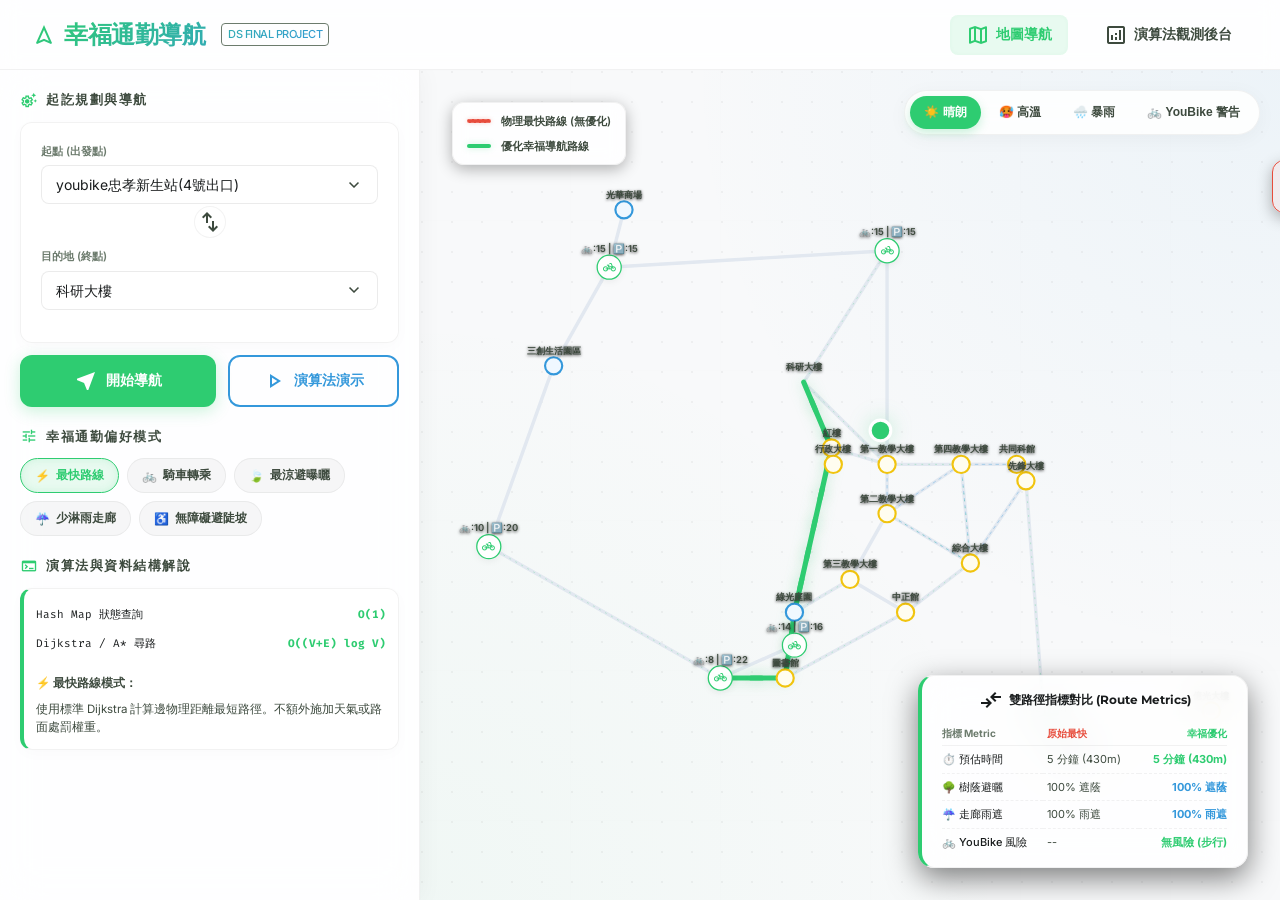
==== commit e2dcf4b6: "fix: resolve JavaScript crash with undefined safeguards and simplify transit hub" ====
--- a/index.html
+++ b/index.html
@@ -12,6 +12,8 @@
   <link rel="stylesheet" href="style.css">
 </head>
 <body>
+
+  <!-- 頂部導覽列 -->
   <header class="header-bar">
     <div class="brand">
       <span class="material-symbols-outlined">navigation</span>
@@ -22,9 +24,6 @@
       <button class="nav-tab active" data-page="map-page">
         <span class="material-symbols-outlined">map</span>地圖導航
       </button>
-      <button class="nav-tab" data-page="transit-page">
-        <span class="material-symbols-outlined">directions_bus</span>大眾運輸看板
-      </button>
       <button class="nav-tab" data-page="backstage-page">
         <span class="material-symbols-outlined">analytics</span>演算法觀測後台
       </button>
@@ -39,316 +38,192 @@
       
       <!-- 左側控制面板 (Sidebar) -->
       <aside class="control-sidebar">
-        <div class="sidebar-scrollable">
+      <div class="sidebar-scrollable">
+        
+        <!-- 標題簡介 -->
+        <div style="margin-bottom: var(--spacing-md);">
+          <h2 class="section-title">
+            <span class="material-symbols-outlined">settings_suggest</span>
+            起訖規劃與導航
+          </h2>
           
-          <!-- 起訖規劃與導航 -->
-          <div style="margin-bottom: var(--spacing-md);">
-            <h2 class="section-title">
-              <span class="material-symbols-outlined">settings_suggest</span>
-              起訖規劃與導航
-            </h2>
+          <!-- 起點與終點選擇 -->
+          <div class="glass-card" style="margin-bottom: var(--spacing-sm);">
+            <div class="input-group">
+              <label class="input-label" for="start-select">起點 (出發點)</label>
+              <div class="select-wrapper">
+                <select id="start-select" class="select-input">
+                  <!-- JS 動態寫入 -->
+                </select>
+              </div>
+            </div>
             
-            <!-- 起點與終點選擇 -->
-            <div class="glass-card" style="margin-bottom: var(--spacing-sm);">
-              <div class="input-group">
-                <label class="input-label" for="start-select">起點 (出發點)</label>
-                <div class="select-wrapper">
-                  <select id="start-select" class="select-input">
-                    <!-- JS 動態寫入 -->
-                  </select>
-                </div>
+            <div class="swap-btn-container">
+              <button id="swap-btn" class="swap-btn" title="切換起訖點">
+                <span class="material-symbols-outlined">swap_vert</span>
+              </button>
+            </div>
+            
+            <div class="input-group" style="margin-bottom: 12px;">
+              <label class="input-label" for="end-select">目的地 (終點)</label>
+              <div class="select-wrapper">
+                <select id="end-select" class="select-input">
+                  <!-- JS 動態寫入 -->
+                </select>
               </div>
-              
-              <div class="swap-btn-container">
-                <button id="swap-btn" class="swap-btn" title="切換起訖點">
-                  <span class="material-symbols-outlined">swap_vert</span>
-                </button>
-              </div>
-              
-              <div class="input-group" style="margin-bottom: 12px;">
-                <label class="input-label" for="end-select">目的地 (終點)</label>
-                <div class="select-wrapper">
-                  <select id="end-select" class="select-input">
-                    <!-- JS 動態寫入 -->
-                  </select>
-                </div>
-              </div>
+            </div>
+          </div>
+          
+          <!-- 開始導航 & 演算法演示 CTA -->
+          <div style="display: flex; gap: var(--spacing-sm); margin-top: 10px;">
+            <button id="navigate-btn" class="btn-primary" style="flex: 1.2;">
+              <span class="material-symbols-outlined" style="font-variation-settings: 'FILL' 1;">near_me</span>
+              開始導航
+            </button>
+            <button id="algo-demo-btn" class="btn-primary" style="flex: 1; background: transparent; border: 2px solid var(--secondary-color); color: var(--secondary-color); box-shadow: none;">
+              <span class="material-symbols-outlined">play_arrow</span>
+              演算法演示
+            </button>
+          </div>
+        </div>
+
+        <!-- 導航偏好模式 (Dijkstra Penalty Switcher) -->
+        <div style="margin-bottom: var(--spacing-md);">
+          <h2 class="section-title">
+            <span class="material-symbols-outlined">tune</span>
+            幸福通勤偏好模式
+          </h2>
+          <div class="mode-tabs">
+            <button class="mode-tab active" data-mode="fastest">
+              <span>⚡</span>最快路線
+            </button>
+            <button class="mode-tab" data-mode="bike">
+              <span>🚲</span>騎車轉乘
+            </button>
+            <button class="mode-tab" data-mode="coolest">
+              <span>🍃</span>最涼避曝曬
+            </button>
+            <button class="mode-tab" data-mode="dry">
+              <span>☔</span>少淋雨走廊
+            </button>
+            <button class="mode-tab" data-mode="accessible">
+              <span>♿</span>無障礙避陡坡
+            </button>
+          </div>
+        </div>
+
+        <!-- 資料結構與演算法監控 -->
+        <div>
+          <h2 class="section-title">
+            <span class="material-symbols-outlined">terminal</span>
+            演算法與資料結構解說
+          </h2>
+          <div class="glass-card" style="border-left: 4px solid var(--primary-color); margin-bottom: 0; padding: var(--spacing-sm);">
+            <div class="monitor-row">
+              <span>Hash Map 狀態查詢</span>
+              <span class="monitor-value">O(1)</span>
+            </div>
+            <div class="monitor-row">
+              <span>Dijkstra / A* 尋路</span>
+              <span class="monitor-value">O((V+E) log V)</span>
             </div>
             
-            <!-- 開始導航 & 演算法演示 CTA -->
-            <div style="display: flex; gap: var(--spacing-sm); margin-top: 10px;">
-              <button id="navigate-btn" class="btn-primary" style="flex: 1.2;">
-                <span class="material-symbols-outlined" style="font-variation-settings: 'FILL' 1;">near_me</span>
-                開始導航
-              </button>
-              <button id="algo-demo-btn" class="btn-primary" style="flex: 1; background: transparent; border: 2px solid var(--secondary-color); color: var(--secondary-color); box-shadow: none;">
-                <span class="material-symbols-outlined">play_arrow</span>
-                演算法演示
-              </button>
-            </div>
-          </div>
-
-          <!-- 導航偏好模式 (Dijkstra Penalty Switcher) -->
-          <div style="margin-bottom: var(--spacing-md);">
-            <h2 class="section-title">
-              <span class="material-symbols-outlined">tune</span>
-              幸福通勤偏好模式
-            </h2>
-            <div class="mode-tabs">
-              <button class="mode-tab active" data-mode="fastest">
-                <span>⚡</span>最快路線
-              </button>
-              <button class="mode-tab" data-mode="bike">
-                <span>🚲</span>騎車轉乘
-              </button>
-              <button class="mode-tab" data-mode="coolest">
-                <span>🍃</span>最涼避曝曬
-              </button>
-              <button class="mode-tab" data-mode="dry">
-                <span>☔</span>少淋雨走廊
-              </button>
-              <button class="mode-tab" data-mode="accessible">
-                <span>♿</span>無障礙避陡坡
-              </button>
-            </div>
-          </div>
-
-          <!-- 資料結構與演算法解說 -->
-          <div>
-            <h2 class="section-title">
-              <span class="material-symbols-outlined">terminal</span>
-              演算法與資料結構解說
-            </h2>
-            <div class="glass-card" style="border-left: 4px solid var(--primary-color); margin-bottom: 0; padding: var(--spacing-sm);">
-              <div class="monitor-row">
-                <span>Hash Map 狀態查詢</span>
-                <span class="monitor-value">O(1)</span>
-              </div>
-              <div class="monitor-row">
-                <span>Dijkstra / A* 尋路</span>
-                <span class="monitor-value">O((V+E) log V)</span>
-              </div>
-              
-              <!-- 動態說明的容器 -->
-              <div id="algorithm-desc-container" style="font-size: 11.5px; color: var(--text-secondary); margin-top: 14px; line-height: 1.6;">
-                <!-- 由 JS 動態渲染 -->
-              </div>
-            </div>
-          </div>
-
-        </div>
-      </aside>
-
-      <!-- 右側地圖區域 (Map Visualization Canvas) -->
-      <main class="map-canvas">
-        <!-- 科技背景網線 -->
-        <div class="map-grid"></div>
-
-        <!-- 頂部浮動天氣選擇列 (Floating pills) -->
-        <div class="weather-floating-bar">
-          <button class="weather-pill active" data-scenario="normal">☀️ 晴朗</button>
-          <button class="weather-pill" data-scenario="heat">🥵 高溫</button>
-          <button class="weather-pill" data-scenario="rain">🌧️ 暴雨</button>
-          <button class="weather-pill" data-scenario="youbike_clog">🚲 YouBike 警告</button>
-        </div>
+            <!-- 動態說明的容器 -->
+            <div id="algorithm-desc-container" style="font-size: 11.5px; color: var(--text-secondary); margin-top: 14px; line-height: 1.6;">
+              <!-- 由 JS 動態渲染 -->
+            </div>
+          </div>
+        </div>
+
+      </div>
+    </aside>
+
+    <!-- 右側地圖區域 (Map Visualization Canvas) -->
+    <main class="map-canvas">
+      <!-- 科技背景網線 -->
+      <div class="map-grid"></div>
+      
+      <!-- 頂部浮動天氣選擇列 (Floating pills) -->
+      <div class="weather-floating-bar">
+        <button class="weather-pill active" data-scenario="normal">☀️ 晴朗</button>
+        <button class="weather-pill" data-scenario="heat">🥵 高溫</button>
+        <button class="weather-pill" data-scenario="rain">🌧️ 暴雨</button>
+        <button class="weather-pill" data-scenario="youbike_clog">🚲 YouBike 警告</button>
+      </div>
+      
+      <!-- 路線圖示說明 (Legend) -->
+      <div class="route-legend">
+        <div class="legend-item">
+          <div class="legend-color-line original"></div>
+          <span>物理最快路線 (無優化)</span>
+        </div>
+        <div class="legend-item">
+          <div class="legend-color-line happy"></div>
+          <span>優化幸福導航路線</span>
+        </div>
+      </div>
+
+      <!-- SVG 地圖繪製畫布 -->
+      <svg id="map-svg" class="map-svg" viewBox="0 0 1000 800" preserveAspectRatio="xMidYMid meet">
+        <!-- 半透明多邊形環境遮罩層 -->
+        <g id="overlays-group">
+          <!-- 突然暴雨區 (Blue polygon) -->
+          <polygon id="rain-overlay" class="overlay-polygon rain-overlay" points="400,150 780,180 720,620 480,480"></polygon>
+          <!-- 烈日曝曬區 (Orange polygon) -->
+          <polygon id="heat-overlay" class="overlay-polygon heat-overlay" points="150,300 480,280 580,520 250,500"></polygon>
+        </g>
+
+        <!-- 地圖環境區域標籤 -->
+        <text id="rain-label" class="overlay-label" x="600" y="240" font-family="'Montserrat', sans-serif" font-weight="900" font-size="14" fill="#00bdfd">🌧️ 暴雨無遮蓋區</text>
+        <text id="heat-label" class="overlay-label" x="300" y="380" font-family="'Montserrat', sans-serif" font-weight="900" font-size="14" fill="#ff8c00">☀️ 烈日曝曬區</text>
+
+        <!-- 基礎道路線段層 -->
+        <g id="edges-group"></g>
+
+        <!-- 路線渲染層 (先渲染的在下，後在頂) -->
+        <!-- 1. 原始最快路線 (紅虛線) -->
+        <path id="route-original" class="path-original" d=""></path>
         
-        <!-- 路線圖示說明 (Legend) -->
-        <div class="route-legend">
-          <div class="legend-item">
-            <div class="legend-color-line original"></div>
-            <span>物理最快路線 (無優化)</span>
-          </div>
-          <div class="legend-item">
-            <div class="legend-color-line happy"></div>
-            <span>優化幸福導航路線</span>
-          </div>
-        </div>
-
-        <!-- SVG 地圖繪製畫布 -->
-        <svg id="map-svg" class="map-svg" viewBox="0 0 1000 800" preserveAspectRatio="xMidYMid meet">
-          <!-- 半透明多邊形環境遮罩層 -->
-          <g id="overlays-group">
-            <!-- 突然暴雨區 (Blue polygon) -->
-            <polygon id="rain-overlay" class="overlay-polygon rain-overlay" points="400,150 780,180 720,620 480,480"></polygon>
-            <!-- 烈日曝曬區 (Orange polygon) -->
-            <polygon id="heat-overlay" class="overlay-polygon heat-overlay" points="150,300 480,280 580,520 250,500"></polygon>
-          </g>
-
-          <!-- 地圖環境區域標籤 -->
-          <text id="rain-label" class="overlay-label" x="600" y="240" font-family="'Montserrat', sans-serif" font-weight="900" font-size="14" fill="#00bdfd">🌧️ 暴雨無遮蓋區</text>
-          <text id="heat-label" class="overlay-label" x="300" y="380" font-family="'Montserrat', sans-serif" font-weight="900" font-size="14" fill="#ff8c00">☀️ 烈日曝曬區</text>
-
-          <!-- 基礎道路線段層 -->
-          <g id="edges-group"></g>
-
-          <!-- 路線渲染層 -->
-          <!-- 1. 原始最快路線 (紅虛線) -->
-          <path id="route-original" class="path-original" d=""></path>
-          
-          <!-- 2. 幸福導航路線 (發光綠線) -->
-          <path id="route-happy" class="path-happy" d=""></path>
-          
-          <!-- 3. 流光動畫點綴 (流動效果) -->
-          <path id="route-flow" class="path-happy path-flow" d="" stroke="rgba(255,255,255,0.7)" stroke-width="2" opacity="0.8"></path>
-
-          <!-- 地標節點層 -->
-          <g id="nodes-group"></g>
-
-          <!-- YouBike 站點專用標記層 -->
-          <g id="youbike-group"></g>
-        </svg>
-
-        <!-- 雙路徑指標對比面板 (Dual-Path Metrics Comparison Panel) -->
-        <div id="comparison-card" class="map-floating-card" style="display: flex; flex-direction: column; gap: 8px; width: 330px; border-left: 4px solid var(--primary-color); padding: var(--spacing-sm) var(--spacing-md);">
-          <h4 style="font-family: var(--font-headline); font-size: 12px; font-weight: 700; color: var(--text-primary); margin-bottom: 2px; display: flex; align-items: center; gap: 6px;">
-            <span class="material-symbols-outlined text-[16px]">compare_arrows</span>
-            雙路徑指標對比 (Route Metrics)
-          </h4>
-          
-          <table style="width: 100%; border-collapse: collapse; font-size: 11px; text-align: left;">
-            <thead>
-              <tr style="border-bottom: 1px solid var(--border-light); color: var(--text-muted); font-size: 10px;">
-                <th style="padding: 4px 0;">指標 Metric</th>
-                <th style="padding: 4px 4px; color: var(--error-color);">原始最快</th>
-                <th style="padding: 4px 0; color: var(--primary-color); text-align: right;">幸福優化</th>
-              </tr>
-            </thead>
-            <tbody>
-              <tr style="border-bottom: 1px dashed var(--border-light);">
-                <td style="padding: 5px 0; font-weight: 500;">⏱️ 預估時間</td>
-                <td id="comp-orig-time" style="padding: 5px 4px; color: var(--text-secondary);">-- 分鐘</td>
-                <td id="comp-happy-time" style="padding: 5px 0; font-weight: bold; color: var(--primary-color); text-align: right;">-- 分鐘</td>
-              </tr>
-              <tr style="border-bottom: 1px dashed var(--border-light);">
-                <td style="padding: 5px 0; font-weight: 500;">🌳 樹蔭避曬</td>
-                <td id="comp-orig-sun" style="padding: 5px 4px; color: var(--text-secondary);">--</td>
-                <td id="comp-happy-sun" style="padding: 5px 0; font-weight: bold; color: var(--secondary-color); text-align: right;">--</td>
-              </tr>
-              <tr style="border-bottom: 1px dashed var(--border-light);">
-                <td style="padding: 5px 0; font-weight: 500;">☔ 走廊雨遮</td>
-                <td id="comp-orig-rain" style="padding: 5px 4px; color: var(--text-secondary);">--</td>
-                <td id="comp-happy-rain" style="padding: 5px 0; font-weight: bold; color: var(--secondary-color); text-align: right;">--</td>
-              </tr>
-              <tr>
-                <td style="padding: 5px 0; font-weight: 500;">🚲 YouBike 風險</td>
-                <td id="comp-orig-bike" style="padding: 5px 4px; color: var(--text-secondary);">--</td>
-                <td id="comp-happy-bike" style="padding: 5px 0; font-weight: bold; color: var(--primary-color); text-align: right;">--</td>
-              </tr>
-            </tbody>
-          </table>
-        </div>
-
-        <!-- 自訂 Toast 提示 (防呆用) -->
-        <div id="alert-toast" class="alert-toast">
-          <span class="icon">info</span>
-          <span class="toast-text">提示訊息</span>
-        </div>
-
-      </main>
-    </div>
-
-    <!-- 分頁 2: 大眾運輸看板 -->
-    <div id="transit-page" class="page-container" style="display: none; width: 100%; height: 100%; padding: var(--spacing-lg); overflow-y: auto;">
-      <div class="transit-container" style="max-width: 1200px; margin: 0 auto; display: flex; flex-direction: column; gap: var(--spacing-lg);">
-        <div class="page-header-container">
-          <h1 class="page-title" style="display: flex; align-items: center; gap: 8px;">
-            <span class="material-symbols-outlined text-primary" style="font-size: 32px; color: var(--secondary-color);">directions_bus</span>
-            大眾運輸即時監控看板 (Transit Hub)
-          </h1>
-          <p class="page-subtitle" style="color: var(--text-secondary); margin-top: 4px;">
-            此看板模擬轉乘站的即時到站狀態。在「地圖導航」頁面變更起點時，此處會連動更新對應該起點附近捷運站與公車站的預估等待時間（Wait Times），作為 Dijkstra/A* 計算「騎車轉乘」路徑時的動態等待懲罰權重。
-          </p>
-        </div>
-
-        <div class="current-origin-bar glass-card" style="padding: 16px; display: flex; align-items: center; justify-content: space-between; border-left: 4px solid var(--primary-color); margin-bottom: 0;">
-          <div style="display: flex; align-items: center; gap: 10px;">
-            <span class="material-symbols-outlined" style="color: var(--primary-color);">my_location</span>
-            <span style="font-weight: 600; color: var(--text-primary);">目前導航起點位置：</span>
-            <span id="transit-current-start" style="font-weight: 700; color: var(--secondary-color); font-size: 16px;">--</span>
-          </div>
-          <div style="font-size: 12px; color: var(--text-muted);">
-            權重公式：路權懲罰值 = 到站時間 (分) × 0.1
-          </div>
-        </div>
-
-        <!-- Transit Grid -->
-        <div id="transit-grid" class="transit-grid">
-          <!-- Dynamic cards will be rendered by JS -->
-        </div>
-
-        <!-- Explanation card -->
-        <div class="glass-card" style="padding: var(--spacing-md); border-top: 4px solid var(--secondary-color); margin-bottom: 0;">
-          <h3 style="font-size: 15px; font-weight: 700; margin-bottom: var(--spacing-sm); display: flex; align-items: center; gap: 6px;">
-            <span class="material-symbols-outlined" style="font-size: 18px; color: var(--secondary-color);">info</span>
-            大眾運輸路權處罰機制 (Wait Time Penalty Mechanism)
-          </h3>
-          <p style="font-size: 12.5px; line-height: 1.6; color: var(--text-secondary);">
-            當使用者選擇<b>「騎車轉乘」</b>偏好模式時，若路徑需行經聯外的 YouBike / 捷運 / 公車節點（如：忠孝新生站 4 號出口），演算法除了計算物理距離外，會以 <b>$O(1)$ 的複雜度自 `transitArrivalHashMap` 雜湊表</b>中檢索該轉乘站點的最新到站等待時間，並加上 <code>waitTime * 0.1</code> 的邊權重懲罰（Wait Penalty）。
-            <br>
-            例如：若某捷運站的班次尚需等待 12 分鐘，演算法便會將該邊的權重調高 1.2。如果附近另一站點僅需等待 2 分鐘（僅加權 0.2），Dijkstra / A* 演算法將自動引導騎士避開嚴重延遲的站點，改走最快能搭上車的轉乘路徑。
-          </p>
-        </div>
-      </div>
-    </div>
-
-    <!-- 分頁 3: 演算法觀測後台 -->
-    <div id="backstage-page" class="page-container" style="display: none; width: 100%; height: 100%; padding: var(--spacing-lg); overflow: hidden;">
-      <div class="backstage-container" style="max-width: 1400px; margin: 0 auto; height: 100%; display: flex; flex-direction: column; gap: var(--spacing-md); width: 100%;">
-        <div class="page-header-container">
-          <h1 class="page-title" style="display: flex; align-items: center; gap: 8px;">
-            <span class="material-symbols-outlined text-primary" style="font-size: 32px; color: var(--purple-color);">analytics</span>
-            演算法與資料結構觀測後台 (DS Backstage)
-          </h1>
-          <p class="page-subtitle" style="color: var(--text-secondary); margin-top: 4px;">
-            這裡展示了當前導航規劃在 Dijkstra/A* 搜尋過程中的 Priority Queue (Min-Heap) 即時變化，以及環境/ YouBike/ 轉乘狀態在 Hash Map 中的 O(1) 即時查詢內容。
-          </p>
-        </div>
-
-        <div style="flex: 1; display: grid; grid-template-columns: 1fr 1fr; gap: var(--spacing-md); min-height: 0; overflow: hidden; margin-bottom: var(--spacing-md);">
-          <!-- Left Panel: Min-Heap Queue Visualizer -->
-          <div class="glass-card" style="display: flex; flex-direction: column; padding: var(--spacing-md); height: 100%; min-height: 0; margin-bottom: 0;">
-            <div style="display: flex; align-items: center; justify-content: space-between; border-bottom: 1px solid var(--border-light); padding-bottom: 8px; margin-bottom: 12px;">
-              <h3 style="font-size: 14px; font-weight: 700; display: flex; align-items: center; gap: 6px; color: var(--purple-color);">
-                <span class="material-symbols-outlined" style="color: var(--purple-color);">account_tree</span>
-                Dijkstra / A* Min-Heap Priority Queue Live Status
-              </h3>
-              <span class="badge" style="background: rgba(155, 89, 182, 0.1); color: var(--purple-color); font-size: 10.5px; padding: 2px 6px; border-radius: var(--radius-sm);">O((V+E) log V)</span>
-            </div>
-            
-            <div style="font-size: 12px; color: var(--text-secondary); margin-bottom: 12px; line-height: 1.5;">
-              下方的 Heap 堆積佇列展示了 Dijkstra 優先隊列在每一輪擴展節點時的狀態。每一項包含 <code>(節點, 累計權重距離)</code>。在尋路進行時（或點選<b>「演算法演示」</b>時），可即時觀察 Heap 最小頂部節點的 Pop 出隊 (Extract-Min) 與子節點 Insert / Decrease-Key 的動態模擬。
-            </div>
-
-            <div style="flex: 1; background: #1a1a24; border: 1px solid rgba(255,255,255,0.05); border-radius: var(--radius-sm); padding: 12px; font-family: var(--font-mono); font-size: 12px; color: #b1b0e3; overflow-y: auto; line-height: 1.5;">
-              <pre id="backstage-min-heap" style="white-space: pre-wrap; word-break: break-all; margin: 0; font-family: var(--font-mono);">Queue = []
-
-(請在「地圖導航」頁面點選「演算法演示」以觀察 Heap 動態出入隊流程)</pre>
-            </div>
-          </div>
-
-          <!-- Right Panel: Hash Map Inspector -->
-          <div class="glass-card" style="display: flex; flex-direction: column; padding: var(--spacing-md); height: 100%; min-height: 0; margin-bottom: 0;">
-            <div style="display: flex; align-items: center; justify-content: space-between; border-bottom: 1px solid var(--border-light); padding-bottom: 8px; margin-bottom: 12px;">
-              <h3 style="font-size: 14px; font-weight: 700; display: flex; align-items: center; gap: 6px; color: var(--primary-color);">
-                <span class="material-symbols-outlined" style="color: var(--primary-color);">data_object</span>
-                Hash Map Dynamic Variables Live Inspector
-              </h3>
-              <span class="badge" style="background: rgba(46, 204, 113, 0.1); color: var(--primary-color); font-size: 10.5px; padding: 2px 6px; border-radius: var(--radius-sm);">O(1) Access</span>
-            </div>
-
-            <div style="font-size: 12px; color: var(--text-secondary); margin-bottom: 12px; line-height: 1.5;">
-              Dijkstra 演算法執行時，會以 $O(1)$ 複雜度自雜湊表中查詢當前天氣處罰乘數、YouBike 站點剩餘車位，以及轉乘站等待時間。
-              <br>
-              <strong>👉 互動說明：</strong>在「地圖導航」頁面中，將滑鼠游標<b>懸停 (Hover)</b> 於地圖上的任何「路段/線段 (Edge)」或「地標/YouBike 節點 (Node)」上，此處將以 JSON 格式即時呈現該物件在 Hash Map 中對應的屬性與動態權重。
-            </div>
-
-            <div style="flex: 1; background: #1e1e1e; border: 1px solid rgba(255,255,255,0.05); border-radius: var(--radius-sm); padding: 12px; font-family: var(--font-mono); font-size: 12px; color: #a9ff9b; overflow-y: auto; line-height: 1.5;">
-              <pre id="backstage-hash-map" style="margin: 0; white-space: pre-wrap; word-break: break-all; font-family: var(--font-mono);">Hover over a node or edge in the map view to inspect its Hash Map state...</pre>
-            </div>
-          </div>
-        </div>
-      </div>
-    </div>x dashed var(--border-light);">
+        <!-- 2. 幸福導航路線 (發光綠線) -->
+        <path id="route-happy" class="path-happy" d=""></path>
+        
+        <!-- 3. 流光動畫點綴 (流動效果) -->
+        <path id="route-flow" class="path-happy path-flow" d="" stroke="rgba(255,255,255,0.7)" stroke-width="2" opacity="0.8"></path>
+
+        <!-- 地標節點層 -->
+        <g id="nodes-group"></g>
+
+        <!-- YouBike 站點專用標記層 -->
+        <g id="youbike-group"></g>
+      </svg>
+
+      <!-- 雙路徑指標對比面板 (Dual-Path Metrics Comparison Panel) -->
+      <div id="comparison-card" class="map-floating-card" style="display: flex; flex-direction: column; gap: 8px; width: 330px; border-left: 4px solid var(--primary-color); padding: var(--spacing-sm) var(--spacing-md);">
+        <h4 style="font-family: var(--font-headline); font-size: 12px; font-weight: 700; color: var(--text-primary); margin-bottom: 2px; display: flex; align-items: center; gap: 6px;">
+          <span class="material-symbols-outlined text-[16px]">compare_arrows</span>
+          雙路徑指標對比 (Route Metrics)
+        </h4>
+        
+        <table style="width: 100%; border-collapse: collapse; font-size: 11px; text-align: left;">
+          <thead>
+            <tr style="border-bottom: 1px solid var(--border-light); color: var(--text-muted); font-size: 10px;">
+              <th style="padding: 4px 0;">指標 Metric</th>
+              <th style="padding: 4px 4px; color: var(--error-color);">原始最快</th>
+              <th style="padding: 4px 0; color: var(--primary-color); text-align: right;">幸福優化</th>
+            </tr>
+          </thead>
+          <tbody>
+            <tr style="border-bottom: 1px dashed var(--border-light);">
+              <td style="padding: 5px 0; font-weight: 500;">⏱️ 預估時間</td>
+              <td id="comp-orig-time" style="padding: 5px 4px; color: var(--text-secondary);">-- 分鐘</td>
+              <td id="comp-happy-time" style="padding: 5px 0; font-weight: bold; color: var(--primary-color); text-align: right;">-- 分鐘</td>
+            </tr>
+            <tr style="border-bottom: 1px dashed var(--border-light);">
+              <td style="padding: 5px 0; font-weight: 500;">🌳 樹蔭避曬</td>
+              <td id="comp-orig-sun" style="padding: 5px 4px; color: var(--text-secondary);">--</td>
+              <td id="comp-happy-sun" style="padding: 5px 0; font-weight: bold; color: var(--secondary-color); text-align: right;">--</td>
+            </tr>
+            <tr style="border-bottom: 1px dashed var(--border-light);">
               <td style="padding: 5px 0; font-weight: 500;">☔ 走廊雨遮</td>
               <td id="comp-orig-rain" style="padding: 5px 4px; color: var(--text-secondary);">--</td>
               <td id="comp-happy-rain" style="padding: 5px 0; font-weight: bold; color: var(--secondary-color); text-align: right;">--</td>
@@ -370,6 +245,65 @@
 
     </main>
 
+  </div> <!-- Close of #map-page -->
+
+  <!-- 分頁 2: 演算法觀測後台 -->
+  <div id="backstage-page" class="page-container" style="display: none; width: 100%; height: 100%; padding: var(--spacing-lg); overflow: hidden; background-color: #fcfdfe; flex-direction: column;">
+    <div class="backstage-container" style="max-width: 1400px; margin: 0 auto; height: 100%; display: flex; flex-direction: column; gap: var(--spacing-md); width: 100%;">
+      <div class="page-header-container">
+        <h1 class="page-title" style="display: flex; align-items: center; gap: 8px;">
+          <span class="material-symbols-outlined text-primary" style="font-size: 32px; color: var(--purple-color);">analytics</span>
+          演算法與資料結構觀測後台 (DS Backstage)
+        </h1>
+        <p class="page-subtitle" style="color: var(--text-secondary); margin-top: 4px;">
+          這裡展示了當前導航規劃在 Dijkstra/A* 搜尋過程中的 Priority Queue (Min-Heap) 即時變化，以及環境/ YouBike/ 轉乘狀態在 Hash Map 中的 O(1) 即時查詢內容。
+        </p>
+      </div>
+
+      <div style="flex: 1; display: grid; grid-template-columns: 1fr 1fr; gap: var(--spacing-md); min-height: 0; overflow: hidden; margin-bottom: var(--spacing-md);">
+        <!-- Left Panel: Min-Heap Queue Visualizer -->
+        <div class="glass-card" style="display: flex; flex-direction: column; padding: var(--spacing-md); height: 100%; min-height: 0; margin-bottom: 0;">
+          <div style="display: flex; align-items: center; justify-content: space-between; border-bottom: 1px solid var(--border-light); padding-bottom: 8px; margin-bottom: 12px;">
+            <h3 style="font-size: 14px; font-weight: 700; display: flex; align-items: center; gap: 6px; color: var(--purple-color);">
+              <span class="material-symbols-outlined" style="color: var(--purple-color);">account_tree</span>
+              Dijkstra / A* Min-Heap Priority Queue Live Status
+            </h3>
+            <span class="badge" style="background: rgba(155, 89, 182, 0.1); color: var(--purple-color); font-size: 10.5px; padding: 2px 6px; border-radius: var(--radius-sm);">O((V+E) log V)</span>
+          </div>
+          
+          <div style="font-size: 12px; color: var(--text-secondary); margin-bottom: 12px; line-height: 1.5;">
+            下方的 Heap 堆積佇列展示了 Dijkstra 優先隊列在每一輪擴展節點時的狀態。每一項包含 <code>(節點, 累計權重距離)</code>。在尋路進行時（或點選<b>「演算法演示」</b>時），可即時觀察 Heap 最小頂部節點的 Pop 出隊 (Extract-Min) 與子節點 Insert / Decrease-Key 的動態模擬。
+          </div>
+
+          <div style="flex: 1; background: #1a1a24; border: 1px solid rgba(255,255,255,0.05); border-radius: var(--radius-sm); padding: 12px; font-family: var(--font-mono); font-size: 12px; color: #b1b0e3; overflow-y: auto; line-height: 1.5;">
+            <pre id="min-heap-inspector" style="white-space: pre-wrap; word-break: break-all; margin: 0; font-family: var(--font-mono); line-height: 1.4;">Queue = []
+
+(請在「地圖導航」頁面點選「演算法演示」以觀察 Heap 動態出入隊流程)</pre>
+          </div>
+        </div>
+
+        <!-- Right Panel: Hash Map Inspector -->
+        <div class="glass-card" style="display: flex; flex-direction: column; padding: var(--spacing-md); height: 100%; min-height: 0; margin-bottom: 0;">
+          <div style="display: flex; align-items: center; justify-content: space-between; border-bottom: 1px solid var(--border-light); padding-bottom: 8px; margin-bottom: 12px;">
+            <h3 style="font-size: 14px; font-weight: 700; display: flex; align-items: center; gap: 6px; color: var(--primary-color);">
+              <span class="material-symbols-outlined" style="color: var(--primary-color);">data_object</span>
+              Hash Map Dynamic Variables Live Inspector
+            </h3>
+            <span class="badge" style="background: rgba(46, 204, 113, 0.1); color: var(--primary-color); font-size: 10.5px; padding: 2px 6px; border-radius: var(--radius-sm);">O(1) Access</span>
+          </div>
+
+          <div style="font-size: 12px; color: var(--text-secondary); margin-bottom: 12px; line-height: 1.5;">
+            Dijkstra 演算法執行時，會以 $O(1)$ 複雜度自雜湊表中查詢當前天氣處罰乘數、YouBike 站點剩餘車位，以及轉乘站等待時間。
+            <br>
+            <strong>👉 互動說明：</strong>在「地圖導航」頁面中，將滑鼠游標<b>懸停 (Hover)</b> 於地圖上的任何「路段/線段 (Edge)」或「地標/YouBike 節點 (Node)」上，此處將以 JSON 格式即時呈現該物件在 Hash Map 中對應的屬性與動態權重。
+          </div>
+
+          <div style="flex: 1; background: #1e1e1e; border: 1px solid rgba(255,255,255,0.05); border-radius: var(--radius-sm); padding: 12px; font-family: var(--font-mono); font-size: 12px; color: #a9ff9b; overflow-y: auto; line-height: 1.5;">
+            <pre id="hash-map-inspector" style="margin: 0; white-space: pre-wrap; word-break: break-all; font-family: var(--font-mono);">Hover over a node or edge in the map view to inspect its Hash Map state...</pre>
+          </div>
+        </div>
+      </div>
+    </div>
   </div>
 
   <!-- 載入 Graph 與 情境模擬 資料 (宣告為全域變數以供 script.js 存取) -->
--- a/style.css
+++ b/style.css
@@ -919,7 +919,7 @@
 }
 
 /* ==========================================================================
-   多分頁切換與 UI 升級樣式
+   多分頁切換與 UI 升級樣式 (無大眾運輸看板)
    ========================================================================== */
 
 /* 頂部頁籤按鈕樣式 */
@@ -1024,107 +1024,7 @@
   box-shadow: 0 4px 10px rgba(231, 76, 60, 0.25);
 }
 
-/* ==========================================================================
-   大眾運輸看板 (Transit Hub) 專屬樣式
-   ========================================================================== */
-.transit-grid {
-  display: grid;
-  grid-template-columns: repeat(auto-fill, minmax(320px, 1fr));
-  gap: var(--spacing-md);
-  margin-top: var(--spacing-md);
-}
-
-.transit-card {
-  background: rgba(255, 255, 255, 0.85);
-  border: 1px solid var(--border-light);
-  border-radius: var(--radius-md);
-  padding: var(--spacing-md);
-  box-shadow: 0 4px 15px rgba(0, 0, 0, 0.02);
-  transition: all 0.3s cubic-bezier(0.4, 0, 0.2, 1);
-  display: flex;
-  flex-direction: column;
-  gap: var(--spacing-sm);
-  border-top: 4px solid var(--border-light);
-}
-
-.transit-card:hover {
-  transform: translateY(-2px);
-  box-shadow: 0 8px 25px rgba(0, 0, 0, 0.05);
-}
-
-.transit-card.highlight-mrt {
-  border-top-color: var(--secondary-color);
-}
-
-.transit-card.highlight-bus {
-  border-top-color: var(--accent-color);
-}
-
-.transit-card-title {
-  font-size: 14px;
-  font-weight: 700;
-  color: var(--text-primary);
-  display: flex;
-  align-items: center;
-  gap: 8px;
-}
-
-.transit-time-row {
-  display: flex;
-  justify-content: space-between;
-  align-items: center;
-  padding: 10px 14px;
-  border-radius: var(--radius-sm);
-  background: rgba(0, 0, 0, 0.02);
-  border: 1px solid rgba(0, 0, 0, 0.01);
-}
-
-.transit-time-label {
-  font-size: 12px;
-  color: var(--text-secondary);
-  display: flex;
-  align-items: center;
-  gap: 6px;
-}
-
-.transit-time-value {
-  font-family: var(--font-headline);
-  font-size: 16px;
-  font-weight: 800;
-  color: var(--text-primary);
-}
-
-.transit-time-value.urgent {
-  color: var(--error-color);
-  animation: transit-blink 1.5s infinite ease-in-out;
-}
-
-@keyframes transit-blink {
-  0%, 100% { opacity: 1; filter: drop-shadow(0 0 2px rgba(231, 76, 60, 0.2)); }
-  50% { opacity: 0.5; }
-}
-
-.transit-penalty-badge {
-  font-size: 10px;
-  padding: 3px 8px;
-  border-radius: var(--radius-full);
-  font-weight: 700;
-  text-transform: uppercase;
-}
-
-.transit-penalty-badge.low {
-  background: rgba(46, 204, 113, 0.1);
-  color: var(--primary-color);
-}
-
-.transit-penalty-badge.high {
-  background: rgba(231, 76, 60, 0.1);
-  color: var(--error-color);
-}
-
-/* ==========================================================================
-   演算法觀測後台 (DS Backstage) 專屬樣式
-   ========================================================================== */
+/* 演算法觀測後台專屬樣式 */
 #backstage-page {
   background-color: #fcfdfe;
 }
@@ -1139,4 +1039,3 @@
   font-weight: 600;
 }
 
-
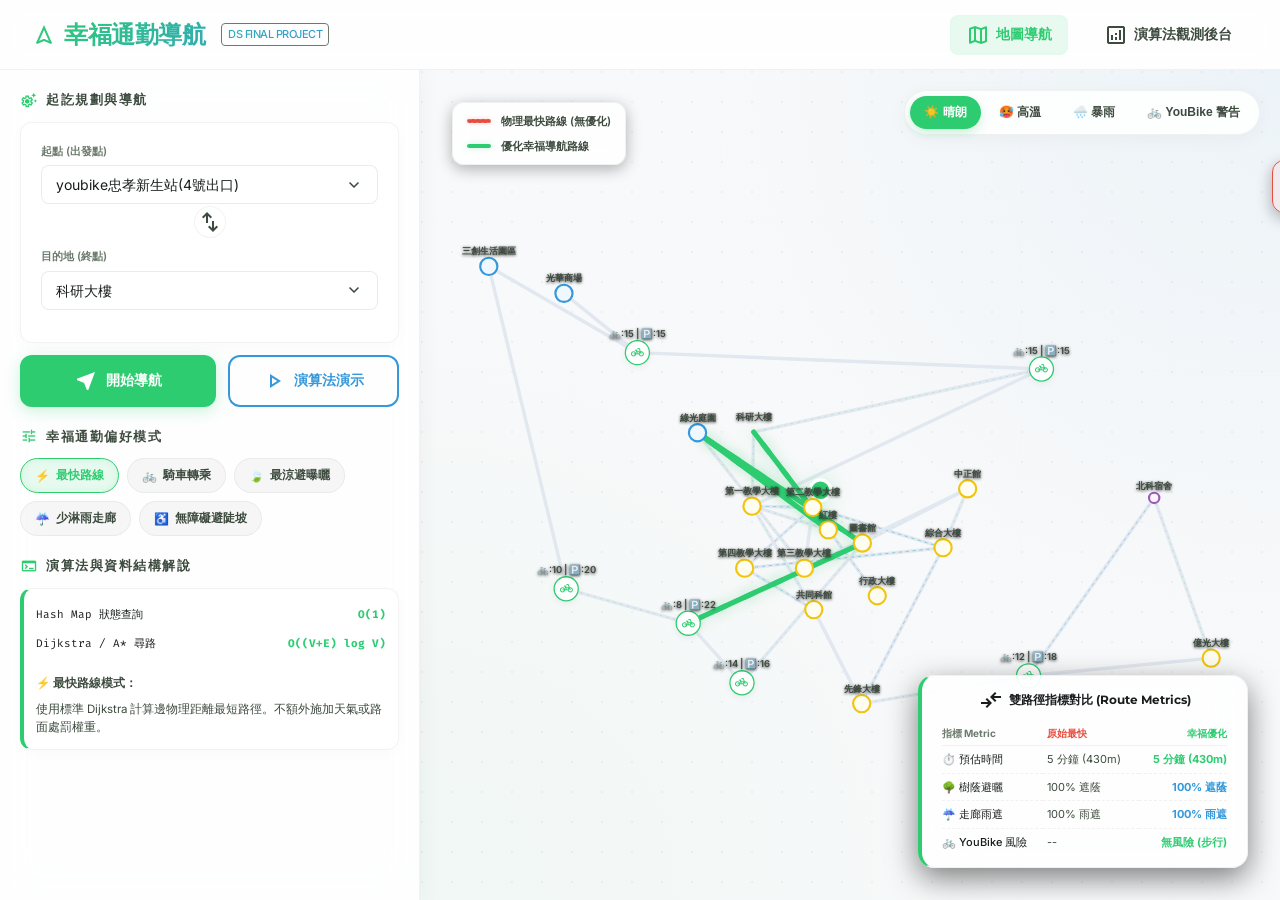
==== commit 77d4bf41: "Add files via upload" ====
--- a/index.html
+++ b/index.html
@@ -312,5 +312,15 @@
   
   <!-- 載入主逻辑腳本 -->
   <script src="script.js"></script>
+  <div id="landmark-modal" class="landmark-modal">
+  <div class="landmark-modal-content">
+    <span id="close-modal-btn" class="modal-close-btn">&times;</span>
+    <h3 id="modal-title" class="modal-title">大樓名稱</h3>
+    <div class="modal-body">
+      <img id="modal-image" src="" alt="地標圖片" class="modal-image" />
+      <p id="modal-desc" class="modal-desc">這裡會顯示大樓的詳細介紹資訊...</p>
+    </div>
+  </div>
+</div>
 </body>
 </html>
--- a/style.css
+++ b/style.css
@@ -1039,3 +1039,148 @@
   font-weight: 600;
 }
 
+/* ==========================================================================
+   地標節點點擊彈出視窗 (Modal) 客製樣式
+   ========================================================================== */
+.landmark-modal {
+  display: none; /* 預設隱藏 */
+  position: fixed;
+  z-index: 999; /* 確保在最頂層 */
+  left: 0;
+  top: 0;
+  width: 100%;
+  height: 100%;
+  background-color: rgba(0, 0, 0, 0.6); /* 半透明科技黑背景 */
+  backdrop-filter: blur(4px); /* 磨砂玻璃濾鏡 */
+  justify-content: center;
+  align-items: center;
+  transition: opacity 0.3s ease;
+}
+
+/* 顯示時切換的 class */
+.landmark-modal.show {
+  display: flex;
+}
+
+.landmark-modal-content {
+  background: var(--surface-color, #ffffff);
+  border: 1px solid var(--border-light, rgba(0, 0, 0, 0.1));
+  border-radius: var(--radius-md, 12px);
+  width: 90%;
+  max-width: 400px;
+  padding: 20px;
+  box-shadow: 0 10px 30px rgba(0, 0, 0, 0.3);
+  position: relative;
+  animation: modalFadeIn 0.3s ease;
+}
+
+@keyframes modalFadeIn {
+  from { transform: translateY(-20px); opacity: 0; }
+  to { transform: translateY(0); opacity: 1; }
+}
+
+.modal-close-btn {
+  position: absolute;
+  top: 12px;
+  right: 16px;
+  font-size: 24px;
+  font-weight: bold;
+  color: var(--text-muted, #999);
+  cursor: pointer;
+  transition: color 0.2s;
+}
+
+.modal-close-btn:hover {
+  color: var(--error-color, #ff4d4f);
+}
+
+.modal-title {
+  font-family: var(--font-headline, sans-serif);
+  font-size: 18px;
+  font-weight: 700;
+  margin: 0 0 12px 0;
+  color: var(--purple-color, #2ecc71); /* 保持主題色一致 */
+  border-bottom: 2px solid var(--border-light, #f0f0f0);
+  padding-bottom: 8px;
+}
+
+.modal-body {
+  display: flex;
+  flex-direction: column;
+  gap: 12px;
+}
+
+.modal-image {
+  width: 100%;
+  height: 200px;
+  object-fit: cover; /* 保持比例裁剪 */
+  border-radius: var(--radius-sm, 6px);
+  background-color: #1e1e1e;
+  border: 1px solid var(--border-light, rgba(0,0,0,0.05));
+}
+
+.modal-desc {
+  font-size: 13px;
+  line-height: 1.6;
+  color: var(--text-secondary, #666);
+  margin: 0;
+}
+
+/* ==========================================================================
+   🎯 徹底修復：將即時 Hash Map 觀測框穩定固定在畫面右側，防止滑鼠閃動
+   ========================================================================== */
+#hash-map-inspector {
+  position: absolute !important;   /* 強制改為相對於右側面板固定 */
+  top: auto !important;           /* 取消滑鼠 Y 軸動態干擾 */
+  left: auto !important;          /* 取消滑鼠 X 軸動態干擾 */
+  
+  /* 🌟 最關鍵的一行：讓滑鼠事件直接穿透它！ */
+  /* 這樣即使它不小心碰到滑鼠，滑鼠也像穿過幽靈一樣，能 100% 精準點到地標圓點 */
+  pointer-events: none !important; 
+  
+  /* 保持你原本極具質感的科技暗色調 */
+  background: #1e1e1e !important;
+  border: 1px solid rgba(46, 204, 113, 0.2) !important;
+  box-shadow: 0 4px 20px rgba(0, 0, 0, 0.5) !important;
+}
+
+/* 確保觀測框裡面的程式碼字體與排版依然正常 */
+#hash-map-inspector pre {
+  margin: 0;
+  pointer-events: none; /* 內部元件同步穿透 */
+}
+
+/* ==========================================================================
+   🔥 終極大絕招：彻底修復滑鼠移至地標會頻閃、點不到地標的問題
+   ========================================================================== */
+
+/* 1. 讓所有可能跟隨滑鼠的動態觀測提示框、Tooltip、JSON 浮動框，全部變成「幽靈狀態」 */
+/* 這樣滑鼠在點擊地標圓點時，會 100% 直接穿透過去，絕對不會觸發「離開節點」的誤判，地標點就會極度穩定！ */
+#node-tooltip, 
+.node-tooltip, 
+#edge-tooltip, 
+.edge-tooltip, 
+.live-inspector-floating, 
+[id*="tooltip"], 
+[class*="tooltip"] {
+  pointer-events: none !important; /* 🔥 最關鍵：強制滑鼠事件直接穿透！ */
+}
+
+/* 2. 如果你的 Hash Map 觀測框（#hash-map-inspector）不小心被 JS 寫入了動態的 top, left 導致跟著滑鼠跑： */
+/* 下面這段會用 !important 強制把它釘死在網頁畫面的固定角落（或固定在右側原本的面板裡），不再跟隨滑鼠晃動 */
+#hash-map-inspector {
+  position: relative !important;   /* 讓它乖乖待在原本右側面板的 Flex 佈局裡 */
+  top: auto !important;            /* 強制覆蓋 JS 的 X 軸位移 */
+  left: auto !important;           /* 強制覆蓋 JS 的 Y 軸位移 */
+  transform: none !important;      /* 防止 JS 用 transform 挪動它 */
+  pointer-events: auto !important; /* 確保在右側面板裡時可以正常的捲動看內文 */
+}
+
+/* 3. 確保地圖上的 SVG 圓點地標，在滑鼠移上去時有最高的點擊權限，且游標會變成手指形狀 */
+.node-group, 
+circle, 
+.youbike-marker, 
+g[data-id] {
+  cursor: pointer !important;
+  pointer-events: auto !important; /* 強制提高地標的滑鼠感應優先級 */
+}
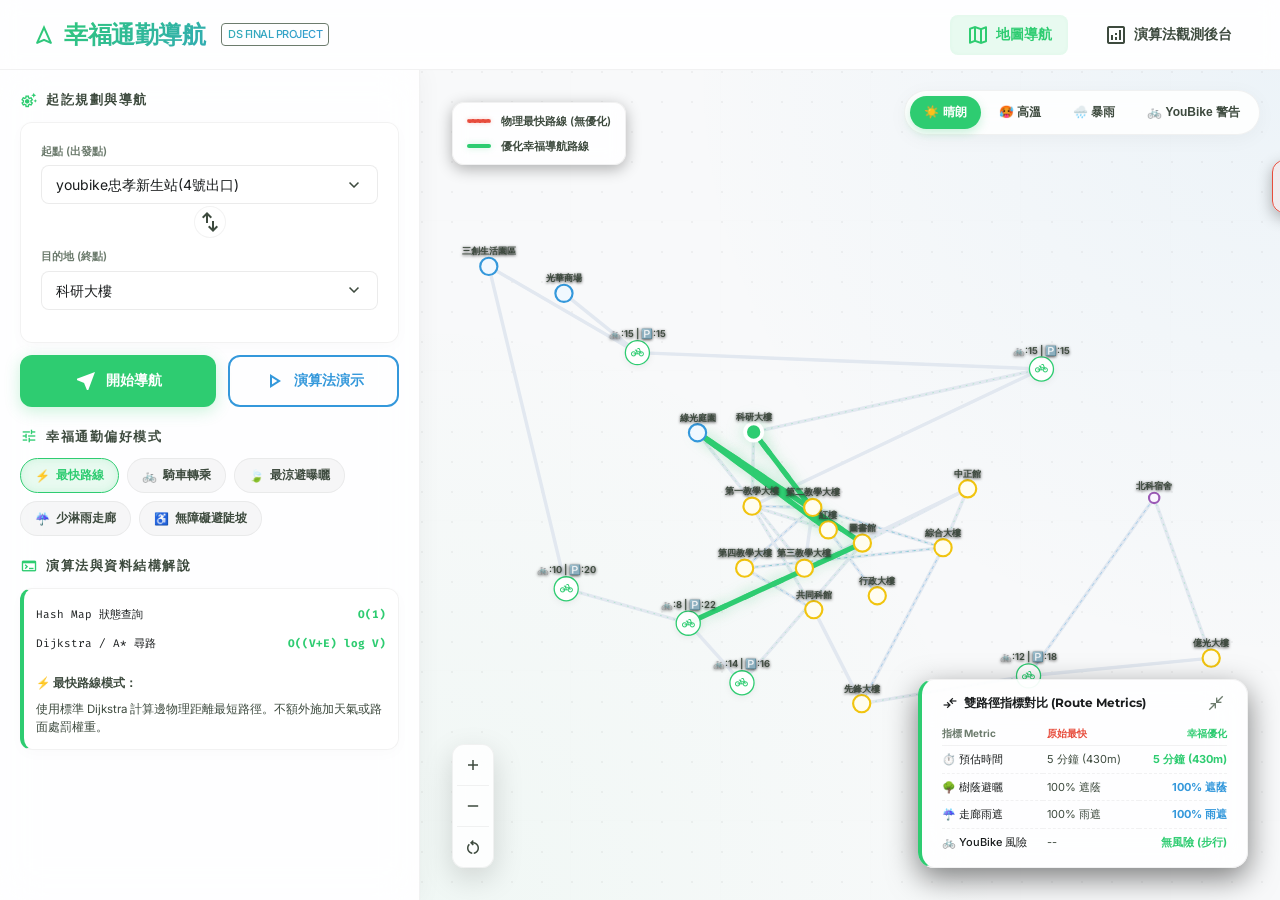
==== commit a75946a1: "Add files via upload" ====
--- a/index.html
+++ b/index.html
@@ -165,44 +165,67 @@
 
       <!-- SVG 地圖繪製畫布 -->
       <svg id="map-svg" class="map-svg" viewBox="0 0 1000 800" preserveAspectRatio="xMidYMid meet">
-        <!-- 半透明多邊形環境遮罩層 -->
-        <g id="overlays-group">
-          <!-- 突然暴雨區 (Blue polygon) -->
-          <polygon id="rain-overlay" class="overlay-polygon rain-overlay" points="400,150 780,180 720,620 480,480"></polygon>
-          <!-- 烈日曝曬區 (Orange polygon) -->
-          <polygon id="heat-overlay" class="overlay-polygon heat-overlay" points="150,300 480,280 580,520 250,500"></polygon>
+        <g id="map-viewport" style="transform-origin: 500px 400px; transition: transform 0.1s ease-out;">
+          <!-- 半透明多邊形環境遮罩層 -->
+          <g id="overlays-group">
+            <!-- 突然暴雨區 (Blue polygon) -->
+            <polygon id="rain-overlay" class="overlay-polygon rain-overlay" points="400,150 780,180 720,620 480,480"></polygon>
+            <!-- 烈日曝曬區 (Orange polygon) -->
+            <polygon id="heat-overlay" class="overlay-polygon heat-overlay" points="150,300 480,280 580,520 250,500"></polygon>
+          </g>
+
+          <!-- 地圖環境區域標籤 -->
+          <text id="rain-label" class="overlay-label" x="600" y="240" font-family="'Montserrat', sans-serif" font-weight="900" font-size="14" fill="#00bdfd">🌧️ 暴雨無遮蓋區</text>
+          <text id="heat-label" class="overlay-label" x="300" y="380" font-family="'Montserrat', sans-serif" font-weight="900" font-size="14" fill="#ff8c00">☀️ 烈日曝曬區</text>
+
+          <!-- 基礎道路線段層 -->
+          <g id="edges-group"></g>
+
+          <!-- 路線渲染層 (先渲染的在下，後在頂) -->
+          <!-- 1. 原始最快路線 (紅虛線) -->
+          <path id="route-original" class="path-original" d=""></path>
+          
+          <!-- 2. 幸福導航路線 (發光綠線) -->
+          <path id="route-happy" class="path-happy" d=""></path>
+          
+          <!-- 3. 流光動畫點綴 (流動效果) -->
+          <path id="route-flow" class="path-happy path-flow" d="" stroke="rgba(255,255,255,0.7)" stroke-width="2" opacity="0.8"></path>
+
+          <!-- 地標節點層 -->
+          <g id="nodes-group"></g>
+
+          <!-- YouBike 站點專用標記層 -->
+          <g id="youbike-group"></g>
         </g>
-
-        <!-- 地圖環境區域標籤 -->
-        <text id="rain-label" class="overlay-label" x="600" y="240" font-family="'Montserrat', sans-serif" font-weight="900" font-size="14" fill="#00bdfd">🌧️ 暴雨無遮蓋區</text>
-        <text id="heat-label" class="overlay-label" x="300" y="380" font-family="'Montserrat', sans-serif" font-weight="900" font-size="14" fill="#ff8c00">☀️ 烈日曝曬區</text>
-
-        <!-- 基礎道路線段層 -->
-        <g id="edges-group"></g>
-
-        <!-- 路線渲染層 (先渲染的在下，後在頂) -->
-        <!-- 1. 原始最快路線 (紅虛線) -->
-        <path id="route-original" class="path-original" d=""></path>
-        
-        <!-- 2. 幸福導航路線 (發光綠線) -->
-        <path id="route-happy" class="path-happy" d=""></path>
-        
-        <!-- 3. 流光動畫點綴 (流動效果) -->
-        <path id="route-flow" class="path-happy path-flow" d="" stroke="rgba(255,255,255,0.7)" stroke-width="2" opacity="0.8"></path>
-
-        <!-- 地標節點層 -->
-        <g id="nodes-group"></g>
-
-        <!-- YouBike 站點專用標記層 -->
-        <g id="youbike-group"></g>
       </svg>
 
+      <!-- 地圖縮放控制按鈕 (Map Zoom Controls) -->
+      <div class="map-zoom-controls">
+        <button id="zoom-in-btn" class="zoom-btn" title="放大地圖 (鍵盤 +)">
+          <span class="material-symbols-outlined">add</span>
+        </button>
+        <div class="zoom-divider"></div>
+        <button id="zoom-out-btn" class="zoom-btn" title="縮小地圖 (鍵盤 -)">
+          <span class="material-symbols-outlined">remove</span>
+        </button>
+        <div class="zoom-divider"></div>
+        <button id="zoom-reset-btn" class="zoom-btn" title="重設地圖">
+          <span class="material-symbols-outlined">restart_alt</span>
+        </button>
+      </div>
+
       <!-- 雙路徑指標對比面板 (Dual-Path Metrics Comparison Panel) -->
-      <div id="comparison-card" class="map-floating-card" style="display: flex; flex-direction: column; gap: 8px; width: 330px; border-left: 4px solid var(--primary-color); padding: var(--spacing-sm) var(--spacing-md);">
-        <h4 style="font-family: var(--font-headline); font-size: 12px; font-weight: 700; color: var(--text-primary); margin-bottom: 2px; display: flex; align-items: center; gap: 6px;">
-          <span class="material-symbols-outlined text-[16px]">compare_arrows</span>
-          雙路徑指標對比 (Route Metrics)
-        </h4>
+      <div id="comparison-card" class="map-floating-card">
+        <!-- 面板標頭與最小化按鈕 -->
+        <div class="card-header" style="display: flex; justify-content: space-between; align-items: center; width: 100%;">
+          <h4 style="font-family: var(--font-headline); font-size: 12px; font-weight: 700; color: var(--text-primary); margin: 0; display: flex; align-items: center; gap: 6px;">
+            <span class="material-symbols-outlined" style="font-size: 16px;">compare_arrows</span>
+            雙路徑指標對比 (Route Metrics)
+          </h4>
+          <button id="minimize-comparison-btn" class="card-minimize-btn" title="最小化面板" style="background: none; border: none; cursor: pointer; display: flex; align-items: center; justify-content: center; padding: 2px; color: var(--text-muted); transition: color 0.2s;">
+            <span class="material-symbols-outlined" style="font-size: 18px;">close_fullscreen</span>
+          </button>
+        </div>
         
         <table style="width: 100%; border-collapse: collapse; font-size: 11px; text-align: left;">
           <thead>
@@ -235,6 +258,11 @@
             </tr>
           </tbody>
         </table>
+
+        <!-- 最小化後的圓圈內容 -->
+        <div class="minimized-content" title="點擊展開雙路徑指標對比">
+          <span class="material-symbols-outlined">compare_arrows</span>
+        </div>
       </div>
 
       <!-- 自訂 Toast 提示 (防呆用) -->
--- a/style.css
+++ b/style.css
@@ -583,11 +583,13 @@
   stroke: #cbd5e1;
   stroke-width: 2.5px;
   transition: all 0.3s cubic-bezier(0.175, 0.885, 0.32, 1.275);
+  transform-box: fill-box;
+  transform-origin: center;
 }
 
 .node-group:hover .node-circle {
-  transform: scale(1.3);
   stroke: var(--primary-color);
+  stroke-width: 4px;
   fill: #e8fbf0;
 }
 
@@ -609,17 +611,15 @@
 .node-origin .node-circle {
   fill: var(--secondary-color) !important;
   stroke: #fff !important;
-  stroke-width: 3px;
+  stroke-width: 4.5px !important;
   filter: drop-shadow(0 0 10px var(--secondary-glow));
-  transform: scale(1.2);
 }
 
 .node-destination .node-circle {
   fill: var(--primary-color) !important;
   stroke: #fff !important;
-  stroke-width: 3px;
+  stroke-width: 4.5px !important;
   filter: drop-shadow(0 0 10px var(--primary-glow));
-  transform: scale(1.2);
 }
 
 /* 節點文字 */
@@ -649,6 +649,8 @@
   stroke: var(--primary-color);
   stroke-width: 1.5px;
   filter: drop-shadow(0 2px 4px rgba(0,0,0,0.06));
+  transform-box: fill-box;
+  transform-origin: center;
 }
 
 .youbike-icon {
@@ -738,6 +740,113 @@
   z-index: 30;
   border-left: 4px solid var(--primary-color);
   animation: card-slide-in 0.5s cubic-bezier(0.175, 0.885, 0.32, 1.275);
+}
+
+#comparison-card {
+  display: flex;
+  flex-direction: column;
+  gap: 8px;
+  width: 330px;
+  border-left: 4px solid var(--primary-color);
+  padding: var(--spacing-sm) var(--spacing-md);
+  transition: all 0.3s cubic-bezier(0.4, 0, 0.2, 1);
+  overflow: hidden;
+}
+
+#comparison-card .minimized-content {
+  display: none;
+}
+
+/* 最小化狀態 (變成圓圈) */
+#comparison-card.minimized {
+  width: 50px;
+  height: 50px;
+  border-radius: 50%;
+  padding: 0;
+  cursor: pointer;
+  border: 2px solid var(--primary-color);
+  justify-content: center;
+  align-items: center;
+  box-shadow: 0 6px 20px rgba(0, 0, 0, 0.4);
+  background: var(--surface-glass);
+  gap: 0;
+}
+
+#comparison-card.minimized:hover {
+  transform: scale(1.1);
+  background: rgba(255, 255, 255, 0.95);
+  box-shadow: 0 8px 25px rgba(46, 204, 113, 0.4);
+}
+
+#comparison-card.minimized .card-header,
+#comparison-card.minimized table {
+  display: none !important;
+}
+
+#comparison-card.minimized .minimized-content {
+  display: flex;
+  align-items: center;
+  justify-content: center;
+  width: 100%;
+  height: 100%;
+  color: var(--primary-color);
+  animation: pulse-glow 2s infinite ease-in-out;
+}
+
+@keyframes pulse-glow {
+  0%, 100% { opacity: 0.8; }
+  50% { opacity: 1; filter: drop-shadow(0 0 4px var(--primary-glow)); }
+}
+
+.card-minimize-btn:hover {
+  color: var(--primary-color) !important;
+}
+
+/* 地圖縮放控制面板 */
+.map-zoom-controls {
+  position: absolute;
+  bottom: var(--spacing-lg);
+  left: var(--spacing-lg);
+  background: var(--surface-glass);
+  backdrop-filter: blur(15px);
+  -webkit-backdrop-filter: blur(15px);
+  border: 1px solid var(--border-light);
+  border-radius: var(--radius-md);
+  display: flex;
+  flex-direction: column;
+  z-index: 30;
+  box-shadow: 0 10px 30px rgba(0,0,0,0.15);
+  overflow: hidden;
+}
+
+.zoom-btn {
+  background: transparent;
+  border: none;
+  width: 40px;
+  height: 40px;
+  display: flex;
+  align-items: center;
+  justify-content: center;
+  cursor: pointer;
+  color: var(--text-secondary);
+  transition: all 0.2s ease;
+  outline: none;
+}
+
+.zoom-btn:hover {
+  background: rgba(46, 204, 113, 0.1);
+  color: var(--primary-color);
+}
+
+.zoom-btn span {
+  font-size: 20px;
+}
+
+.zoom-divider {
+  height: 1px;
+  background: var(--border-light);
+  width: 80%;
+  margin: 0 auto;
 }
 
 @keyframes card-slide-in {
@@ -896,7 +1005,7 @@
   fill: #df98fa !important;
   stroke: #83439e !important;
   filter: drop-shadow(0 0 8px rgba(223, 152, 250, 0.8)) !important;
-  transform: scale(1.25);
+  stroke-width: 4px !important;
 }
 
 .node-group.visited .node-circle,
@@ -1122,8 +1231,127 @@
 .modal-desc {
   font-size: 13px;
   line-height: 1.6;
-  color: var(--text-secondary, #666);
+  color: var(--text-secondary);
   margin: 0;
+}
+
+.modal-description-text {
+  font-size: 13px;
+  line-height: 1.6;
+  color: var(--text-secondary);
+  margin-bottom: 8px;
+  text-align: justify;
+}
+
+.modal-extra-info {
+  background: rgba(0, 0, 0, 0.02);
+  border: 1px solid rgba(0, 0, 0, 0.05);
+  border-radius: var(--radius-sm, 8px);
+  padding: 12px;
+  margin-top: 8px;
+  transition: all 0.3s ease;
+}
+
+.youbike-status-info {
+  border-left: 3px solid var(--primary-color);
+  background: rgba(46, 204, 113, 0.03);
+}
+
+.youbike-status-info.warning-status {
+  border-left: 3px solid var(--error-color);
+  background: rgba(231, 76, 60, 0.03);
+}
+
+.modal-extra-info .info-title {
+  display: flex;
+  align-items: center;
+  font-size: 12px;
+  font-weight: 700;
+  color: var(--text-primary);
+  margin-bottom: 8px;
+}
+
+.modal-extra-info .info-title span.material-symbols-outlined {
+  color: inherit;
+}
+
+.youbike-status-info .info-title {
+  color: var(--primary-color);
+}
+
+.youbike-status-info.warning-status .info-title {
+  color: var(--error-color);
+}
+
+.modal-extra-info .info-grid {
+  display: flex;
+  justify-content: space-between;
+  margin: 8px 0;
+  background: rgba(255, 255, 255, 0.5);
+  border-radius: 6px;
+  padding: 8px 0;
+  border: 1px solid rgba(0, 0, 0, 0.03);
+}
+
+.modal-extra-info .info-item {
+  flex: 1;
+  text-align: center;
+}
+
+.modal-extra-info .info-item:not(:last-child) {
+  border-right: 1px solid rgba(0, 0, 0, 0.05);
+}
+
+.modal-extra-info .info-label {
+  display: block;
+  font-size: 10px;
+  color: var(--text-muted);
+  text-transform: uppercase;
+  margin-bottom: 2px;
+}
+
+.modal-extra-info .info-value {
+  font-size: 15px;
+  font-weight: 700;
+  color: var(--text-primary);
+}
+
+.modal-extra-info .info-value.low-count {
+  color: var(--error-color);
+  animation: text-pulse-red 2s infinite ease-in-out;
+}
+
+@keyframes text-pulse-red {
+  0%, 100% { opacity: 1; }
+  50% { opacity: 0.7; }
+}
+
+.modal-extra-info .info-warning {
+  display: flex;
+  align-items: flex-start;
+  gap: 6px;
+  font-size: 11px;
+  color: var(--error-color);
+  background: rgba(231, 76, 60, 0.06);
+  padding: 8px;
+  border-radius: 6px;
+  margin-top: 6px;
+  line-height: 1.4;
+  border: 1px solid rgba(231, 76, 60, 0.1);
+}
+
+.modal-extra-info .info-success {
+  display: flex;
+  align-items: center;
+  gap: 6px;
+  font-size: 11px;
+  color: var(--primary-color);
+  background: rgba(46, 204, 113, 0.06);
+  padding: 8px;
+  border-radius: 6px;
+  margin-top: 6px;
+  line-height: 1.4;
+  border: 1px solid rgba(46, 204, 113, 0.1);
 }
 
 /* ==========================================================================
@@ -1183,4 +1411,31 @@
 g[data-id] {
   cursor: pointer !important;
   pointer-events: auto !important; /* 強制提高地標的滑鼠感應優先級 */
+}
+
+/* ==========================================================================
+   新增：地標彈出視窗圖片樣式
+   ========================================================================== */
+
+.modal-photo-container {
+  width: 100%;
+  max-height: 200px; /* 控制圖片最大高度，避免撐爆 Modal */
+  overflow: hidden;
+  border-radius: var(--radius-sm, 8px);
+  margin-bottom: 15px;
+  border: 1px solid rgba(255, 255, 255, 0.1);
+  background: #111; /* 圖片載入前的底色 */
+}
+
+.modal-landmark-photo {
+  width: 100%;
+  height: 100%;
+  object-fit: cover; /* 關鍵：保護圖片比例不變形，自動裁切填滿 */
+  display: block;
+  transition: transform 0.3s ease;
+}
+
+/* 滑鼠懸停在圖片上時的輕微放大效果，增加科技互動感 */
+.modal-photo-container:hover .modal-landmark-photo {
+  transform: scale(1.03);
 }
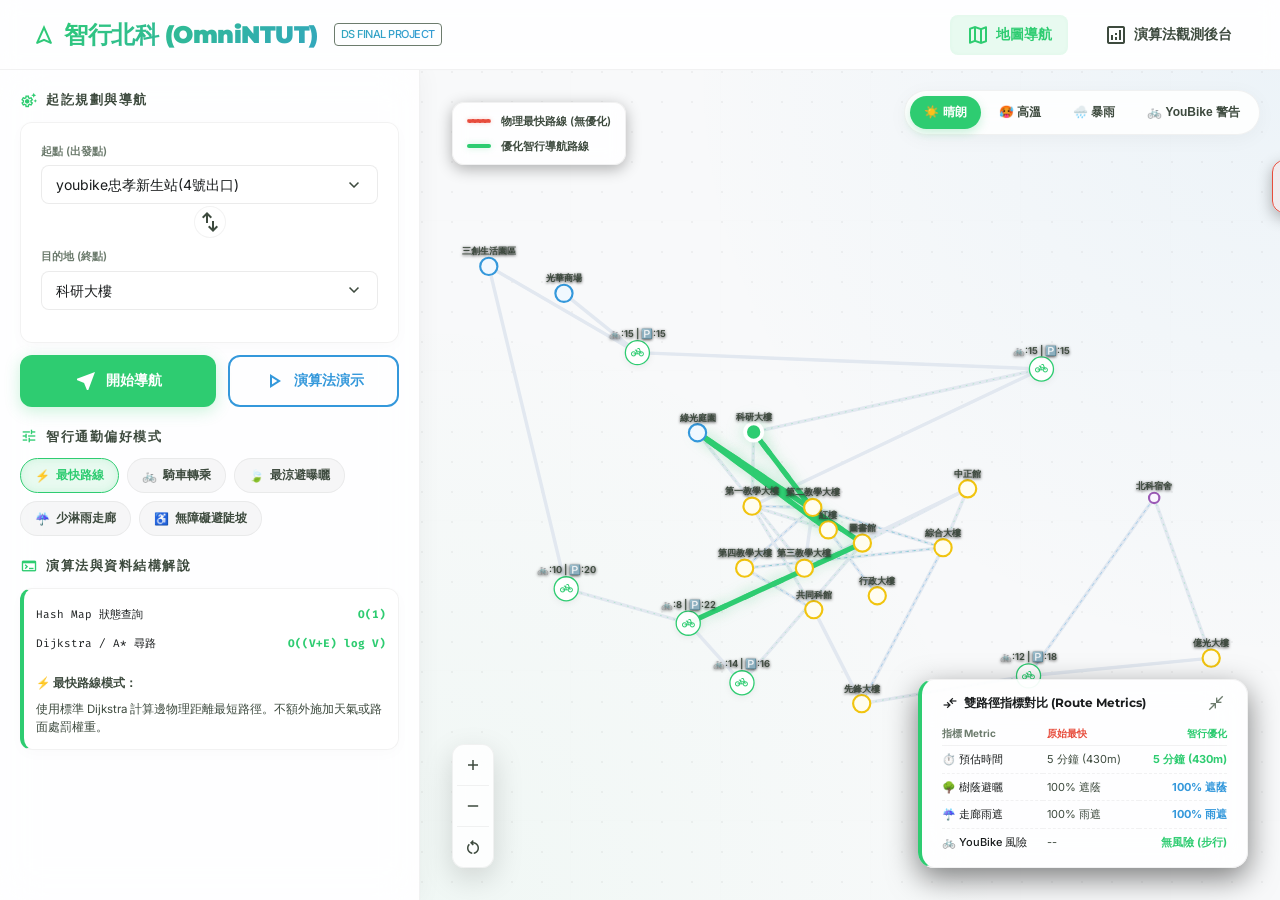
==== commit 1f468a44: "Add files via upload" ====
--- a/index.html
+++ b/index.html
@@ -3,7 +3,7 @@
 <head>
   <meta charset="UTF-8">
   <meta name="viewport" content="width=device-width, initial-scale=1.0">
-  <title>幸福通勤導航：校園動態路徑規劃系統</title>
+  <title>智行北科 (OmniNTUT)</title>
   
   <!-- Material Symbols Outlined (用於圖標) -->
   <link href="https://fonts.googleapis.com/css2?family=Material+Symbols+Outlined:wght,FILL@100..700,0..1&display=swap" rel="stylesheet">
@@ -17,7 +17,7 @@
   <header class="header-bar">
     <div class="brand">
       <span class="material-symbols-outlined">navigation</span>
-      幸福通勤導航
+      智行北科 (OmniNTUT)
       <span class="brand-sub">DS Final Project</span>
     </div>
     <nav class="nav-actions">
@@ -91,7 +91,7 @@
         <div style="margin-bottom: var(--spacing-md);">
           <h2 class="section-title">
             <span class="material-symbols-outlined">tune</span>
-            幸福通勤偏好模式
+            智行通勤偏好模式
           </h2>
           <div class="mode-tabs">
             <button class="mode-tab active" data-mode="fastest">
@@ -159,7 +159,7 @@
         </div>
         <div class="legend-item">
           <div class="legend-color-line happy"></div>
-          <span>優化幸福導航路線</span>
+          <span>優化智行導航路線</span>
         </div>
       </div>
 
@@ -185,7 +185,7 @@
           <!-- 1. 原始最快路線 (紅虛線) -->
           <path id="route-original" class="path-original" d=""></path>
           
-          <!-- 2. 幸福導航路線 (發光綠線) -->
+          <!-- 2. 智行導航路線 (發光綠線) -->
           <path id="route-happy" class="path-happy" d=""></path>
           
           <!-- 3. 流光動畫點綴 (流動效果) -->
@@ -232,7 +232,7 @@
             <tr style="border-bottom: 1px solid var(--border-light); color: var(--text-muted); font-size: 10px;">
               <th style="padding: 4px 0;">指標 Metric</th>
               <th style="padding: 4px 4px; color: var(--error-color);">原始最快</th>
-              <th style="padding: 4px 0; color: var(--primary-color); text-align: right;">幸福優化</th>
+              <th style="padding: 4px 0; color: var(--primary-color); text-align: right;">智行優化</th>
             </tr>
           </thead>
           <tbody>
--- a/style.css
+++ b/style.css
@@ -1,5 +1,5 @@
 /* ==========================================================================
-   幸福通勤導航系統 - 核心樣式表 (Vanilla CSS)
+   智行北科 (OmniNTUT) - 核心樣式表 (Vanilla CSS)
    採用 Luminous Kinetic 科技感深色模式與磨砂玻璃質感 (Glassmorphism)
    ========================================================================== */
 
